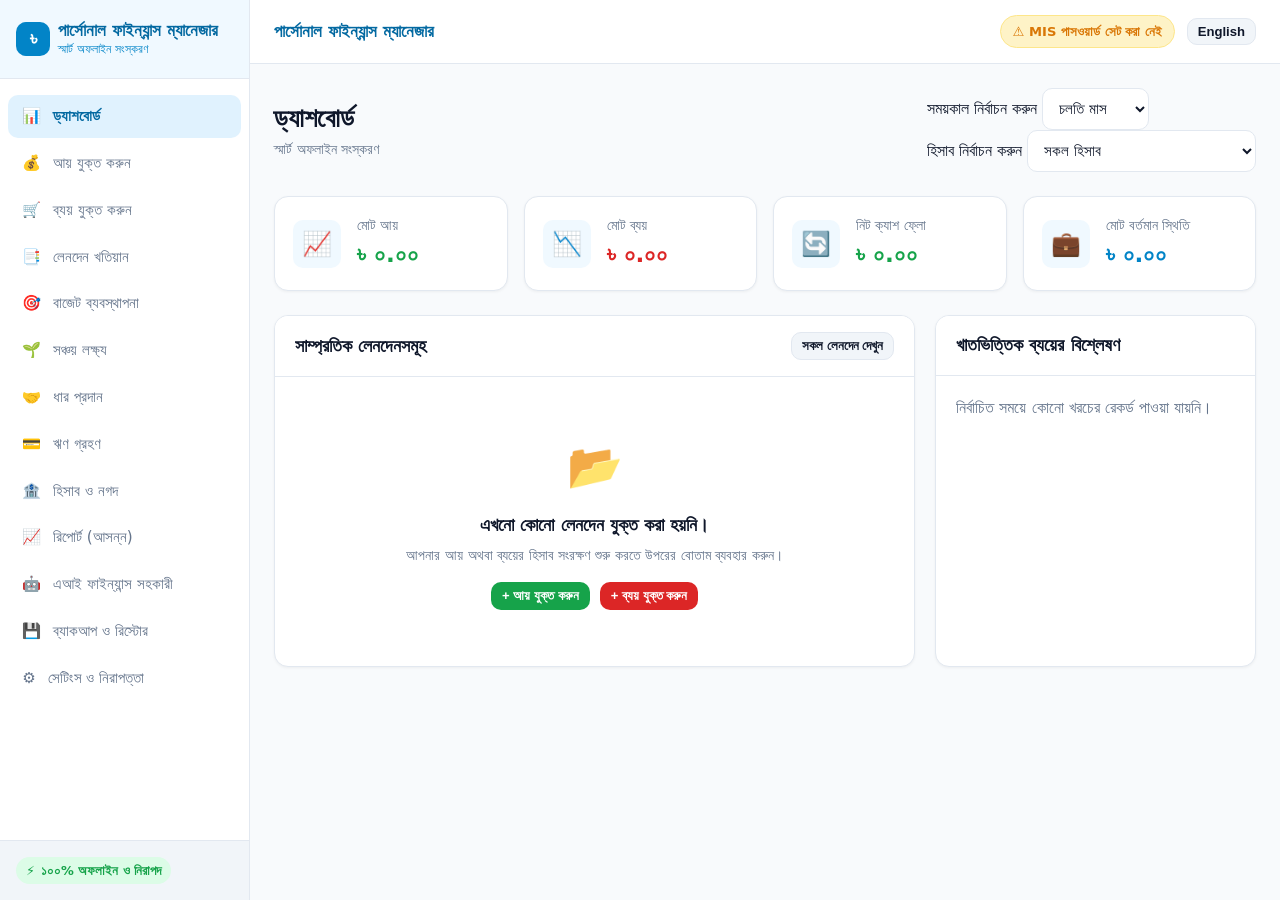
==== index.html @ 12dd4faf "Deploy complete Personal Finance Manager with css, js, and icons" ====
<!DOCTYPE html>
<html lang="bn">
<head>
  <meta charset="UTF-8">
  <meta name="viewport" content="width=device-width, initial-scale=1.0">
  <meta name="theme-color" content="#0284c7">
  <meta name="description" content="Personal Finance Manager — Smart Offline Edition. Secure, private, 100% offline financial tracking in Bengali & English.">
  <title>পার্সোনাল ফাইন্যান্স ম্যানেজার — স্মার্ট অফলাইন সংস্করণ</title>
  
  <link rel="manifest" href="./manifest.json">
  <link rel="icon" type="image/png" sizes="192x192" href="./icons/icon-192.png">
  <link rel="apple-touch-icon" href="./icons/icon-192.png">
  <meta name="mobile-web-app-capable" content="yes">
  <meta name="apple-mobile-web-app-status-bar-style" content="black-translucent">
  <meta name="apple-mobile-web-app-title" content="Finance Manager">
  <link rel="stylesheet" href="./css/style.css">
  <link rel="stylesheet" href="./css/mobile.css">
</head>
<body>
  <div class="app-container">
    <!-- Sidebar Navigation -->
    <aside class="app-sidebar">
      <div class="sidebar-header">
        <div class="brand-badge">
          <div class="brand-icon">৳</div>
          <div>
            <div class="brand-title" data-i18n="appName">পার্সোনাল ফাইন্যান্স</div>
            <div style="font-size: 0.75rem; color: var(--primary);" data-i18n="appSubtitle">স্মার্ট অফলাইন</div>
          </div>
        </div>
      </div>

      <nav class="sidebar-nav">
        <!-- Phase 1 Core Links -->
        <a href="#dashboard" class="nav-link active">
          <span>📊</span>
          <span data-i18n="navDashboard">ড্যাশবোর্ড</span>
        </a>
        <a href="#income" class="nav-link">
          <span>💰</span>
          <span data-i18n="navIncome">আয় যুক্ত করুন</span>
        </a>
        <a href="#expenses" class="nav-link">
          <span>🛒</span>
          <span data-i18n="navExpenses">ব্যয় যুক্ত করুন</span>
        </a>
        <a href="#transactions" class="nav-link">
          <span>📑</span>
          <span data-i18n="navTransactions">লেনদেন খতিয়ান</span>
        </a>

        <a href="#budgets" class="nav-link">
          <span>🎯</span>
          <span data-i18n="navBudgets">বাজেট ব্যবস্থাপনা</span>
        </a>
        <a href="#savings" class="nav-link">
          <span>🌱</span>
          <span data-i18n="navSavings">সঞ্চয় লক্ষ্য</span>
        </a>
        <a href="#lending" class="nav-link">
          <span>🤝</span>
          <span data-i18n="navLending">ধার প্রদান</span>
        </a>
        <a href="#borrowing" class="nav-link">
          <span>💳</span>
          <span data-i18n="navBorrowing">ঋণ গ্রহণ</span>
        </a>
        <a href="#accounts" class="nav-link">
          <span>🏦</span>
          <span data-i18n="navAccounts">হিসাব ও নগদ</span>
        </a>

        <a href="#reports" class="nav-link">
          <span>📈</span>
          <span data-i18n="navReports">রিপোর্ট ও চার্ট</span>
        </a>

        <a href="#assistant" class="nav-link">
          <span>🤖</span>
          <span data-i18n="navAssistant">এআই ফাইন্যান্স সহকারী</span>
        </a>

        <a href="#backup" class="nav-link">
          <span>💾</span>
          <span data-i18n="navBackup">ব্যাকআপ ও রিস্টোর</span>
        </a>
        <a href="#settings" class="nav-link">
          <span>⚙️</span>
          <span data-i18n="settingsTitle">সেটিংস ও নিরাপত্তা</span>
        </a>
      </nav>

      <div class="sidebar-footer">
        <div class="offline-pill">
          <span>⚡</span>
          <span data-i18n="offlineBadge">১০০% অফলাইন</span>
        </div>
      </div>
    </aside>

    <!-- Main Workspace -->
    <div class="app-main">
      <!-- Top Sticky Header -->
      <header class="app-header">
        <div class="header-left">
          <button type="button" class="mobile-toggle" id="mobile-menu-btn" aria-label="Toggle Navigation">☰</button>
          <div class="brand-title" data-i18n="appName">পার্সোনাল ফাইন্যান্স ম্যানেজার</div>
        </div>
        
        <div class="header-right">
          <!-- PWA Install Button (Shown dynamically via beforeinstallprompt) -->
          <button type="button" id="btn-pwa-install" class="btn btn-primary btn-sm" style="display: none; align-items: center; gap: 6px;" aria-label="Install App">
            <span>📲</span> <span data-i18n="btnInstallApp">ইনস্টল করুন</span>
          </button>

          <!-- MIS Security Status Badge (Clickable to setup) -->
          <span id="mis-status-badge" class="status-badge badge-inactive" title="MIS পাসওয়ার্ড কনফিগার করতে ক্লিক করুন">
            ⚠️ MIS পাসওয়ার্ড সেট করা নেই
          </span>

          <!-- Language Switcher Button -->
          <button type="button" id="btn-lang-toggle" class="btn btn-secondary btn-sm" aria-label="Switch Language">
            English
          </button>
        </div>
      </header>

      <!-- Dynamic View Container -->
      <main id="view-container" class="view-container">
        <!-- Rendered by Router -->
      </main>
    </div>
  </div>

  <!-- GLOBAL MIS MODULE PASSWORD VERIFICATION MODAL (Rule 5 & Section 17) -->
  <div id="mis-verify-modal" class="modal-overlay hidden" role="dialog" aria-modal="true">
    <div class="modal-card">
      <div class="modal-header">
        <h3 class="modal-title" style="color: var(--danger);">🔒 <span data-i18n="misModalTitle">MIS মডিউল নিরাপত্তা গেট</span></h3>
      </div>
      <div class="modal-body">
        <p id="mis-verify-desc" class="modal-notice" style="margin-bottom: 16px;"></p>
        
        <div class="form-group">
          <label for="mis-verify-password-input" class="form-label required" data-i18n="misPasswordLabel">MIS পাসওয়ার্ড প্রদান করুন</label>
          <input type="password" id="mis-verify-password-input" class="form-input" placeholder="••••••••" autocomplete="current-password">
        </div>

        <div id="mis-verify-error" class="alert alert-danger hidden"></div>
      </div>
      <div class="modal-footer">
        <button type="button" class="btn btn-secondary" id="mis-btn-cancel-delete" data-i18n="btnCancel">বাতিল</button>
        <button type="button" class="btn btn-danger" id="mis-btn-confirm-delete" data-i18n="misBtnVerifyDelete">পাসওয়ার্ড যাচাই করে মুছে ফেলুন</button>
      </div>
    </div>
  </div>

  <!-- GLOBAL MIS MODULE SETUP MODAL -->
  <div id="mis-setup-modal" class="modal-overlay hidden" role="dialog" aria-modal="true">
    <div class="modal-card">
      <div class="modal-header">
        <h3 class="modal-title">🛡️ <span data-i18n="misSetupTitle">MIS মডিউল পাসওয়ার্ড সেটআপ</span></h3>
        <button type="button" class="btn-close" id="mis-setup-close">&times;</button>
      </div>
      <form id="mis-setup-form">
        <div class="modal-body">
          <p class="modal-notice" style="margin-bottom: 16px;" data-i18n="misSetupNotice">
            যে কোনো আর্থিক তথ্য মোছার জন্য MIS পাসওয়ার্ড আবশ্যক। একটি নিরাপদ পাসওয়ার্ড নির্ধারণ করুন।
          </p>

          <div class="form-group" style="margin-bottom: 14px;">
            <label for="mis-setup-new-password" class="form-label required" data-i18n="misPasswordNew">নতুন MIS পাসওয়ার্ড (কমপক্ষে ৬ অক্ষর)</label>
            <input type="password" id="mis-setup-new-password" class="form-input" placeholder="••••••••" minlength="6" required autocomplete="new-password">
          </div>

          <div class="form-group">
            <label for="mis-setup-confirm-password" class="form-label required" data-i18n="misPasswordConfirm">পাসওয়ার্ড নিশ্চিত করুন</label>
            <input type="password" id="mis-setup-confirm-password" class="form-input" placeholder="••••••••" minlength="6" required autocomplete="new-password">
          </div>

          <div id="mis-setup-error" class="alert alert-danger hidden"></div>
        </div>
        <div class="modal-footer">
          <button type="button" class="btn btn-secondary" id="mis-setup-cancel" data-i18n="btnCancel">বাতিল</button>
          <button type="submit" class="btn btn-primary" id="mis-setup-save" data-i18n="misBtnSetup">MIS পাসওয়ার্ড সংরক্ষণ করুন</button>
        </div>
      </form>
    </div>
  </div>

  <!-- FILE PROTOCOL WARNING (CORS Detection) -->
  <div id="file-protocol-warning" style="display: none; position: fixed; top: 0; left: 0; right: 0; bottom: 0; background: rgba(0,0,0,0.7); z-index: 99999; align-items: center; justify-content: center; padding: 20px;">
    <div style="background: #ffffff; border: 2px solid #f59e0b; color: #92400e; padding: 28px; max-width: 580px; border-radius: 14px; font-family: system-ui, sans-serif; text-align: center; box-shadow: 0 10px 25px rgba(0,0,0,0.25);">
      <div style="font-size: 2.5rem; margin-bottom: 8px;">⚠️</div>
      <h3 style="margin-top: 0; font-size: 1.3rem; color: #b45309;">ব্রাউজার নিরাপত্তা নির্দেশনা (file:// Protocol)</h3>
      <p style="margin: 12px 0; font-size: 0.95rem; line-height: 1.6; color: #475569;">
        আধুনিক ব্রাউজারসমূহ নিরাপত্তার কারণে সরাসরি <code>file://</code> দিয়ে জাভাস্ক্রিপ্ট মডিউল লোড ব্লক করে।
      </p>
      <div style="background: #eff6ff; padding: 14px 18px; border-radius: 8px; border: 1px solid #bfdbfe; margin: 16px 0;">
        <p style="margin: 0; font-weight: 700; font-size: 1.1rem; color: #1e40af;">
          👉 ফোল্ডারে থাকা <span style="background: #dbeafe; padding: 2px 8px; border-radius: 4px;">start.bat</span> ফাইলে ডাবল-ক্লিক করুন!
        </p>
        <p style="margin: 6px 0 0; font-size: 0.85rem; color: #64748b;">
          (Double-click <strong>start.bat</strong> in this folder to launch the local offline server)
        </p>
      </div>
    </div>
  </div>
  <script>
    if (window.location.protocol === 'file:') {
      var w = document.getElementById('file-protocol-warning');
      if (w) w.style.display = 'flex';
    }
  </script>

  <!-- Main ES Module Script -->
  <script type="module" src="./js/app.js"></script>
</body>
</html>
---- css/style.css ----
/* Personal Finance Manager - Modern Light Blue & White Theme */
:root {
  --primary: #0284c7;
  --primary-hover: #0369a1;
  --primary-light: #e0f2fe;
  --primary-subtle: #f0f9ff;
  --accent: #38bdf8;
  
  --bg-main: #f8fafc;
  --bg-surface: #ffffff;
  --bg-subtle: #f1f5f9;
  
  --text-main: #0f172a;
  --text-muted: #64748b;
  --text-light: #94a3b8;
  
  --border: #e2e8f0;
  --border-focus: #38bdf8;
  
  --success: #16a34a;
  --success-bg: #dcfce7;
  --danger: #dc2626;
  --danger-bg: #fee2e2;
  --warning: #d97706;
  --warning-bg: #fef3c7;
  
  --radius-sm: 6px;
  --radius-md: 10px;
  --radius-lg: 14px;
  --shadow-sm: 0 1px 3px rgba(0,0,0,0.05);
  --shadow-md: 0 4px 6px -1px rgba(0,0,0,0.08), 0 2px 4px -2px rgba(0,0,0,0.05);
  --shadow-lg: 0 10px 15px -3px rgba(0,0,0,0.1), 0 4px 6px -4px rgba(0,0,0,0.05);
  
  --font-family: system-ui, -apple-system, "Segoe UI", Roboto, "Helvetica Neue", "SolaimanLipi", "Kalpurush", sans-serif;
}

* {
  box-sizing: border-box;
  margin: 0;
  padding: 0;
}

body {
  font-family: var(--font-family);
  background-color: var(--bg-main);
  color: var(--text-main);
  line-height: 1.5;
  -webkit-font-smoothing: antialiased;
}

/* App Shell Layout */
.app-container {
  display: flex;
  min-height: 100vh;
}

/* Sidebar */
.app-sidebar {
  width: 250px;
  background-color: var(--bg-surface);
  border-right: 1px solid var(--border);
  display: flex;
  flex-direction: column;
  position: sticky;
  top: 0;
  height: 100vh;
  z-index: 100;
  transition: transform 0.25s ease;
}

.sidebar-header {
  padding: 20px 16px;
  border-bottom: 1px solid var(--border);
  background-color: var(--primary-subtle);
}

.brand-badge {
  display: inline-flex;
  align-items: center;
  gap: 8px;
}

.brand-icon {
  width: 34px;
  height: 34px;
  background: var(--primary);
  color: white;
  border-radius: var(--radius-md);
  display: flex;
  align-items: center;
  justify-content: center;
  font-weight: bold;
  font-size: 1.2rem;
}

.brand-title {
  font-size: 1.05rem;
  font-weight: 700;
  color: var(--primary-hover);
  line-height: 1.2;
}

.sidebar-nav {
  padding: 16px 8px;
  flex: 1;
  overflow-y: auto;
}

.nav-link {
  display: flex;
  align-items: center;
  gap: 12px;
  padding: 10px 14px;
  color: var(--text-muted);
  text-decoration: none;
  border-radius: var(--radius-md);
  margin-bottom: 4px;
  font-weight: 500;
  font-size: 0.95rem;
  transition: all 0.15s ease;
}

.nav-link:hover {
  background-color: var(--primary-subtle);
  color: var(--primary);
}

.nav-link.active {
  background-color: var(--primary-light);
  color: var(--primary-hover);
  font-weight: 600;
}

.nav-link.disabled {
  opacity: 0.55;
  cursor: not-allowed;
  font-size: 0.85rem;
}

.sidebar-footer {
  padding: 16px;
  border-top: 1px solid var(--border);
  background-color: var(--bg-subtle);
}

.offline-pill {
  display: inline-flex;
  align-items: center;
  gap: 6px;
  font-size: 0.8rem;
  font-weight: 600;
  color: var(--success);
  background: var(--success-bg);
  padding: 4px 10px;
  border-radius: 20px;
}

/* Main Content Area */
.app-main {
  flex: 1;
  display: flex;
  flex-direction: column;
  min-width: 0;
}

/* Top Navbar */
.app-header {
  height: 64px;
  background-color: var(--bg-surface);
  border-bottom: 1px solid var(--border);
  display: flex;
  align-items: center;
  justify-content: space-between;
  padding: 0 24px;
  position: sticky;
  top: 0;
  z-index: 90;
}

.header-left {
  display: flex;
  align-items: center;
  gap: 12px;
}

.mobile-toggle {
  display: none;
  background: none;
  border: none;
  font-size: 1.5rem;
  cursor: pointer;
  color: var(--text-main);
}

.header-right {
  display: flex;
  align-items: center;
  gap: 12px;
}

.status-badge {
  font-size: 0.82rem;
  padding: 6px 12px;
  border-radius: 20px;
  font-weight: 600;
  cursor: pointer;
  display: inline-flex;
  align-items: center;
  transition: opacity 0.2s;
}

.status-badge:hover {
  opacity: 0.85;
}

.badge-active {
  background-color: var(--success-bg);
  color: var(--success);
  border: 1px solid #bbf7d0;
}

.badge-inactive {
  background-color: var(--warning-bg);
  color: var(--warning);
  border: 1px solid #fde68a;
}

/* Content Container */
.view-container {
  padding: 24px;
  flex: 1;
  max-width: 1200px;
  margin: 0 auto;
  width: 100%;
}

.view-header {
  display: flex;
  align-items: center;
  justify-content: space-between;
  margin-bottom: 24px;
  flex-wrap: wrap;
  gap: 16px;
}

.view-title {
  font-size: 1.6rem;
  font-weight: 700;
  color: var(--text-main);
}

.view-subtitle {
  font-size: 0.9rem;
  color: var(--text-muted);
  margin-top: 2px;
}

/* KPI Summary Cards Grid */
.kpi-grid {
  display: grid;
  grid-template-columns: repeat(auto-fit, minmax(220px, 1fr));
  gap: 16px;
  margin-bottom: 24px;
}

.kpi-card {
  background: var(--bg-surface);
  border: 1px solid var(--border);
  border-radius: var(--radius-lg);
  padding: 18px;
  display: flex;
  align-items: center;
  gap: 16px;
  box-shadow: var(--shadow-sm);
  transition: transform 0.15s ease, box-shadow 0.15s ease;
}

.kpi-card:hover {
  transform: translateY(-2px);
  box-shadow: var(--shadow-md);
}

.kpi-icon {
  width: 48px;
  height: 48px;
  border-radius: var(--radius-md);
  display: flex;
  align-items: center;
  justify-content: center;
  font-size: 1.5rem;
  background: var(--primary-subtle);
}

.kpi-content {
  display: flex;
  flex-direction: column;
}

.kpi-label {
  font-size: 0.85rem;
  font-weight: 500;
  color: var(--text-muted);
}

.kpi-value {
  font-size: 1.45rem;
  font-weight: 700;
  margin-top: 2px;
}

/* Dashboard 2-column Grid */
.dashboard-grid {
  display: grid;
  grid-template-columns: 2fr 1fr;
  gap: 20px;
}

/* Cards */
.card {
  background: var(--bg-surface);
  border: 1px solid var(--border);
  border-radius: var(--radius-lg);
  box-shadow: var(--shadow-sm);
  overflow: hidden;
}

.card-header {
  padding: 16px 20px;
  border-bottom: 1px solid var(--border);
  background: #ffffff;
}

.card-title {
  font-size: 1.1rem;
  font-weight: 600;
  color: var(--text-main);
}

.card-body {
  padding: 20px;
}

/* Tables */
.table-responsive {
  overflow-x: auto;
}

.data-table {
  width: 100%;
  border-collapse: collapse;
  text-align: left;
  font-size: 0.92rem;
}

.data-table th {
  padding: 12px 14px;
  background-color: var(--bg-subtle);
  color: var(--text-muted);
  font-weight: 600;
  border-bottom: 1px solid var(--border);
  white-space: nowrap;
}

.data-table td {
  padding: 12px 14px;
  border-bottom: 1px solid var(--border);
  vertical-align: middle;
}

.data-table tbody tr:hover {
  background-color: var(--primary-subtle);
}

.text-right { text-align: right; }
.text-center { text-align: center; }
.font-bold { font-weight: 600; }

.text-success { color: var(--success); }
.text-danger { color: var(--danger); }
.text-primary { color: var(--primary); }
.text-muted { color: var(--text-muted); }

/* Badges */
.badge {
  display: inline-block;
  padding: 3px 8px;
  border-radius: var(--radius-sm);
  font-size: 0.78rem;
  font-weight: 600;
  white-space: nowrap;
}

.badge-income {
  background-color: var(--success-bg);
  color: var(--success);
}

.badge-expense {
  background-color: var(--danger-bg);
  color: var(--danger);
}

.code-badge {
  background: var(--bg-subtle);
  padding: 2px 6px;
  border-radius: var(--radius-sm);
  font-family: monospace;
  font-size: 0.85rem;
}

/* Buttons */
.btn {
  display: inline-flex;
  align-items: center;
  justify-content: center;
  gap: 6px;
  padding: 8px 16px;
  font-size: 0.9rem;
  font-weight: 600;
  border-radius: var(--radius-md);
  border: 1px solid transparent;
  cursor: pointer;
  transition: all 0.15s ease;
}

.btn:disabled {
  opacity: 0.6;
  cursor: not-allowed;
}

.btn-primary {
  background-color: var(--primary);
  color: white;
}
.btn-primary:hover:not(:disabled) {
  background-color: var(--primary-hover);
}

.btn-secondary {
  background-color: var(--bg-subtle);
  color: var(--text-main);
  border-color: var(--border);
}
.btn-secondary:hover:not(:disabled) {
  background-color: #e2e8f0;
}

.btn-success {
  background-color: var(--success);
  color: white;
}
.btn-success:hover:not(:disabled) {
  background-color: #15803d;
}

.btn-danger {
  background-color: var(--danger);
  color: white;
}
.btn-danger:hover:not(:disabled) {
  background-color: #b91c1c;
}

.btn-outline {
  background: transparent;
  border-color: var(--border);
  color: var(--text-main);
}
.btn-outline:hover:not(:disabled) {
  background-color: var(--bg-subtle);
}

.btn-danger-outline {
  background: transparent;
  border-color: #fca5a5;
  color: var(--danger);
}
.btn-danger-outline:hover:not(:disabled) {
  background-color: var(--danger-bg);
}

.btn-sm {
  padding: 5px 10px;
  font-size: 0.82rem;
}

.btn-xs {
  padding: 3px 8px;
  font-size: 0.78rem;
}

.btn-lg {
  padding: 12px 24px;
  font-size: 1rem;
}

/* Forms */
.form-card-container {
  max-width: 680px;
  margin: 0 auto;
}

.form-grid {
  display: grid;
  grid-template-columns: 1fr 1fr;
  gap: 16px;
}

.form-group {
  display: flex;
  flex-direction: column;
  gap: 6px;
}

.form-group.full-width {
  grid-column: 1 / -1;
}

.form-label {
  font-size: 0.88rem;
  font-weight: 600;
  color: var(--text-main);
}

.form-label.required::after {
  content: ' *';
  color: var(--danger);
}

.form-input, .form-select, .form-textarea {
  padding: 10px 12px;
  border: 1px solid var(--border);
  border-radius: var(--radius-md);
  font-family: inherit;
  font-size: 0.95rem;
  background-color: #ffffff;
  color: var(--text-main);
  outline: none;
  transition: border-color 0.15s, box-shadow 0.15s;
}

.form-input:focus, .form-select:focus, .form-textarea:focus {
  border-color: var(--border-focus);
  box-shadow: 0 0 0 3px rgba(56, 189, 248, 0.2);
}

.input-with-addon {
  display: flex;
  align-items: center;
}

.input-addon {
  background: var(--bg-subtle);
  border: 1px solid var(--border);
  border-right: none;
  padding: 10px 14px;
  border-radius: var(--radius-md) 0 0 var(--radius-md);
  font-weight: bold;
  color: var(--text-muted);
}

.input-with-addon .form-input {
  border-radius: 0 var(--radius-md) var(--radius-md) 0;
  flex: 1;
}

.form-actions {
  margin-top: 24px;
  display: flex;
  justify-content: flex-end;
}

/* Modals */
.modal-overlay {
  position: fixed;
  inset: 0;
  background-color: rgba(15, 23, 42, 0.5);
  backdrop-filter: blur(2px);
  display: flex;
  align-items: center;
  justify-content: center;
  z-index: 1000;
  padding: 16px;
}

.modal-overlay.hidden {
  display: none !important;
}

.modal-card {
  background: #ffffff;
  border-radius: var(--radius-lg);
  box-shadow: var(--shadow-lg);
  width: 100%;
  max-width: 520px;
  max-height: 90vh;
  display: flex;
  flex-direction: column;
  overflow: hidden;
  animation: modalFadeIn 0.2s ease-out;
}

.modal-card.modal-lg {
  max-width: 680px;
}

@keyframes modalFadeIn {
  from { opacity: 0; transform: scale(0.96); }
  to { opacity: 1; transform: scale(1); }
}

.modal-header {
  padding: 16px 20px;
  border-bottom: 1px solid var(--border);
  display: flex;
  align-items: center;
  justify-content: space-between;
}

.modal-title {
  font-size: 1.15rem;
  font-weight: 700;
  color: var(--text-main);
}

.btn-close {
  background: none;
  border: none;
  font-size: 1.5rem;
  line-height: 1;
  color: var(--text-muted);
  cursor: pointer;
}

.modal-body {
  padding: 20px;
  overflow-y: auto;
}

.modal-footer {
  padding: 16px 20px;
  border-top: 1px solid var(--border);
  display: flex;
  justify-content: flex-end;
  gap: 10px;
  background: var(--bg-main);
}

.summary-preview-list {
  background: var(--primary-subtle);
  border: 1px solid #bae6fd;
  border-radius: var(--radius-md);
  padding: 16px;
  display: flex;
  flex-direction: column;
  gap: 10px;
}

.preview-row {
  display: flex;
  justify-content: space-between;
  align-items: center;
  font-size: 0.92rem;
}

.preview-label {
  color: var(--text-muted);
}

/* Category Breakdown progress bars */
.breakdown-list {
  display: flex;
  flex-direction: column;
  gap: 14px;
}

.breakdown-item {
  display: flex;
  flex-direction: column;
  gap: 6px;
}

.breakdown-name {
  font-size: 0.9rem;
  font-weight: 500;
}

.breakdown-amounts {
  font-size: 0.88rem;
}

.progress-bar-bg {
  width: 100%;
  height: 8px;
  background-color: var(--bg-subtle);
  border-radius: 4px;
  overflow: hidden;
}

.progress-bar-fill {
  height: 100%;
  background: var(--primary);
  border-radius: 4px;
  transition: width 0.3s ease;
}

/* Empty States */
.empty-state {
  text-align: center;
  padding: 36px 20px;
}

.empty-icon {
  font-size: 2.8rem;
  margin-bottom: 12px;
}

.empty-title {
  font-size: 1.1rem;
  font-weight: 600;
  margin-bottom: 6px;
}

.empty-desc {
  font-size: 0.9rem;
  color: var(--text-muted);
  max-width: 380px;
  margin: 0 auto 16px;
}

.empty-actions {
  display: flex;
  justify-content: center;
  gap: 10px;
}

/* Alerts */
.alert {
  padding: 12px 16px;
  border-radius: var(--radius-md);
  font-size: 0.9rem;
  margin-top: 14px;
}

.alert-danger {
  background-color: var(--danger-bg);
  color: #991b1b;
  border: 1px solid #fecaca;
}

.hidden {
  display: none !important;
}

.flex-between {
  display: flex;
  align-items: center;
  justify-content: space-between;
}

/* Toolbar */
.toolbar-card {
  margin-bottom: 16px;
  padding: 12px 16px;
}

.toolbar-grid {
  display: grid;
  grid-template-columns: 2fr 1fr 1fr 1fr 1fr;
  gap: 12px;
}
---- css/mobile.css ----
/* Mobile & Tablet Responsive Optimizations */

@media (max-width: 900px) {
  .dashboard-grid {
    grid-template-columns: 1fr;
  }
  
  .toolbar-grid {
    grid-template-columns: 1fr 1fr;
  }

  .search-box {
    grid-column: 1 / -1;
  }
}

@media (max-width: 768px) {
  .mobile-toggle {
    display: block;
  }

  .app-sidebar {
    position: fixed;
    left: 0;
    top: 0;
    bottom: 0;
    transform: translateX(-100%);
    box-shadow: var(--shadow-lg);
  }

  .app-sidebar.open {
    transform: translateX(0);
  }

  .view-container {
    padding: 16px;
  }

  .view-header {
    flex-direction: column;
    align-items: flex-start;
  }

  .filters-bar {
    width: 100%;
    display: flex;
    gap: 10px;
  }

  .filters-bar .filter-group {
    flex: 1;
  }

  .kpi-grid {
    grid-template-columns: 1fr 1fr;
    gap: 12px;
  }

  .kpi-card {
    padding: 14px;
    gap: 10px;
  }

  .kpi-icon {
    width: 38px;
    height: 38px;
    font-size: 1.2rem;
  }

  .kpi-value {
    font-size: 1.15rem;
  }

  .form-grid {
    grid-template-columns: 1fr;
  }

  .toolbar-grid {
    grid-template-columns: 1fr;
  }

  .header-actions {
    width: 100%;
    display: flex;
    gap: 8px;
  }

  .header-actions .btn {
    flex: 1;
  }

  .action-buttons {
    display: flex;
    gap: 4px;
    justify-content: center;
  }
}

@media (max-width: 480px) {
  .kpi-grid {
    grid-template-columns: 1fr;
  }

  .app-header {
    padding: 0 12px;
  }

  .brand-title {
    font-size: 0.95rem;
  }

  .status-badge {
    font-size: 0.75rem;
    padding: 4px 8px;
  }
}
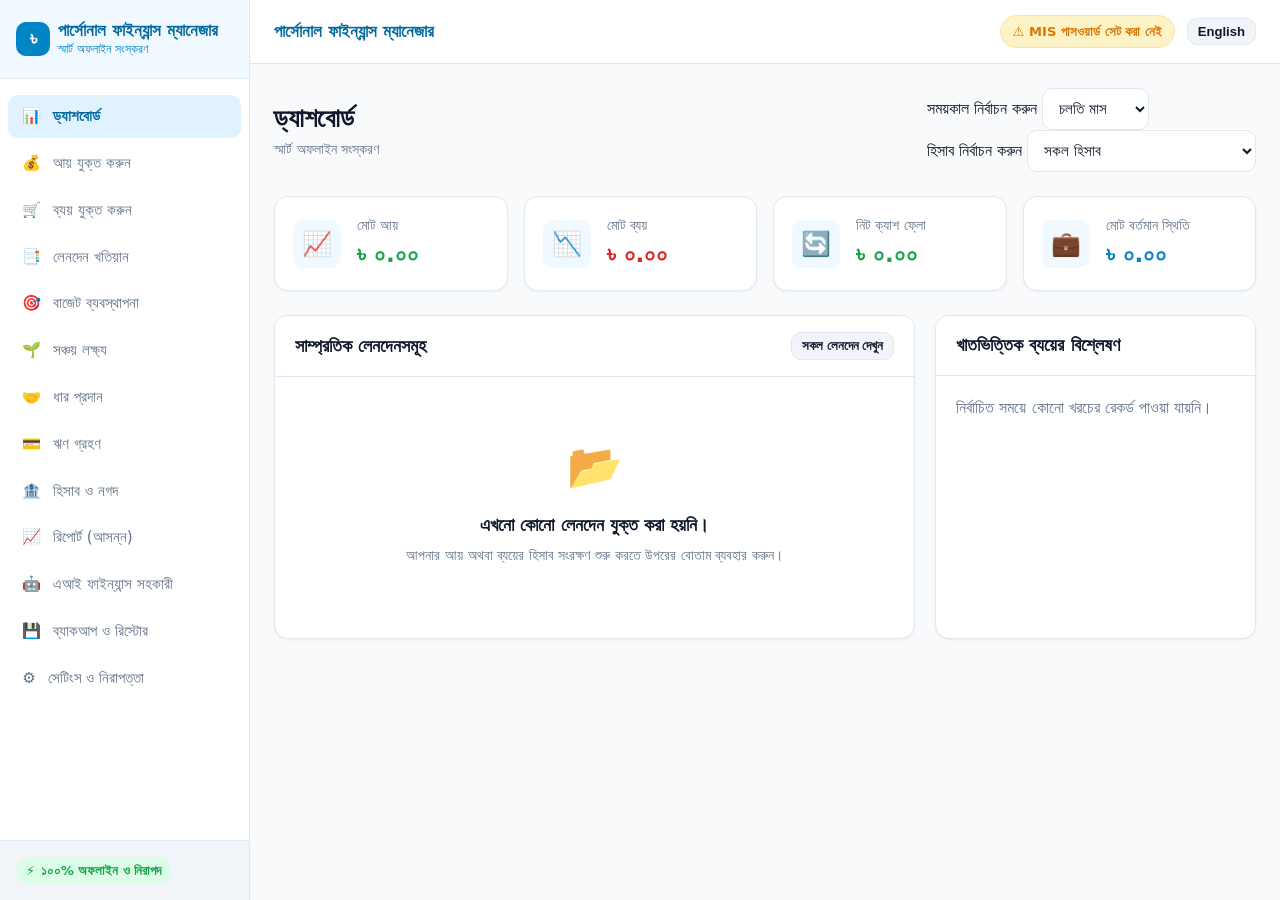
==== commit 4b3f7065: "Pixel-perfect mobile UI matching user reference photo: light fintech theme, circular progress ring, " ====
--- a/index.html
+++ b/index.html
@@ -129,6 +129,63 @@
       <main id="view-container" class="view-container">
         <!-- Rendered by Router -->
       </main>
+
+      <!-- Mobile Floating Action Button (FAB) -->
+      <button type="button" id="mobile-fab" class="mobile-fab" aria-label="Add Transaction" title="নতুন লেনদেন যুক্ত করুন">
+        <span class="fab-icon">➕</span>
+      </button>
+
+      <!-- Mobile Fixed Bottom Navigation (Rule: Only displays on screens <= 768px) -->
+      <nav class="mobile-bottom-nav" id="mobile-bottom-nav" aria-label="Mobile Navigation">
+        <a href="#dashboard" class="bnav-item active" data-bnav="dashboard">
+          <span class="bnav-icon">🏠</span>
+          <span class="bnav-label" data-i18n="bnavHome">হোম</span>
+        </a>
+        <a href="#transactions" class="bnav-item" data-bnav="transactions">
+          <span class="bnav-icon">🗂️</span>
+          <span class="bnav-label" data-i18n="bnavAccounts">হিসাব</span>
+        </a>
+        <a href="#borrowing" class="bnav-item" data-bnav="borrowing">
+          <span class="bnav-icon">👥</span>
+          <span class="bnav-label" data-i18n="bnavLoans">ঋণ</span>
+        </a>
+        <a href="#savings" class="bnav-item" data-bnav="savings">
+          <span class="bnav-icon">🎯</span>
+          <span class="bnav-label" data-i18n="bnavSavings">সঞ্চয়</span>
+        </a>
+        <a href="#reports" class="bnav-item" data-bnav="reports">
+          <span class="bnav-icon">📊</span>
+          <span class="bnav-label" data-i18n="bnavReports">পরিসংখ্যান</span>
+        </a>
+      </nav>
+    </div>
+  </div>
+
+  <!-- Mobile Quick Action Sheet / Modal -->
+  <div id="mobile-quick-add-modal" class="modal-overlay hidden" role="dialog" aria-modal="true">
+    <div class="quick-action-sheet">
+      <div class="quick-sheet-handle"></div>
+      <div class="modal-header" style="padding-bottom: 8px;">
+        <h3 class="modal-title" data-i18n="quickActionTitle">দ্রুত নতুন এন্ট্রি যোগ করুন</h3>
+        <button type="button" class="modal-close" id="quick-action-close" aria-label="Close">&times;</button>
+      </div>
+      <div class="quick-action-grid">
+        <button type="button" class="quick-action-btn btn-qa-expense" id="qa-btn-expense">
+          <span class="qa-btn-icon">🛒</span>
+          <span class="qa-btn-title" data-i18n="qaAddExpense">নতুন ব্যয়</span>
+          <span class="qa-btn-desc">দৈনন্দিন খরচ যোগ করুন</span>
+        </button>
+        <button type="button" class="quick-action-btn btn-qa-income" id="qa-btn-income">
+          <span class="qa-btn-icon">💰</span>
+          <span class="qa-btn-title" data-i18n="qaAddIncome">নতুন আয়</span>
+          <span class="qa-btn-desc">বেতন বা প্রাপ্তি যোগ করুন</span>
+        </button>
+        <button type="button" class="quick-action-btn btn-qa-transfer" id="qa-btn-transfer">
+          <span class="qa-btn-icon">🔄</span>
+          <span class="qa-btn-title" data-i18n="qaTransfer">ট্রান্সফার</span>
+          <span class="qa-btn-desc">হিসাবে স্থানান্তর করুন</span>
+        </button>
+      </div>
     </div>
   </div>
 
--- a/css/mobile.css
+++ b/css/mobile.css
@@ -1,6 +1,40 @@
 /* Mobile & Tablet Responsive Optimizations */
-
-@media (max-width: 900px) {
+/* Personal Finance Manager — Smart Offline Edition */
+/* Pixel-Perfect Alignment with Reference Mobile UI */
+
+/* ==========================================================================
+   1. DESKTOP VIEW GUARD (Screens > 768px)
+   Ensure 100% desktop fidelity; hide mobile-only components completely
+   ========================================================================== */
+@media (min-width: 769px) {
+  .mobile-app-header,
+  .mobile-wallet-card,
+  .mobile-accounts-grid,
+  .mobile-toggle-wrapper,
+  .mobile-section-header,
+  .mobile-tx-list-container,
+  .mobile-fab,
+  .mobile-bottom-nav,
+  #mobile-quick-add-modal,
+  .mobile-only {
+    display: none !important;
+  }
+
+  .desktop-kpi-grid {
+    display: grid !important;
+  }
+
+  .desktop-only-grid {
+    display: grid !important;
+  }
+
+  .desktop-only-table {
+    display: block !important;
+  }
+}
+
+/* Tablet adjustments (769px to 900px) */
+@media (max-width: 900px) and (min-width: 769px) {
   .dashboard-grid {
     grid-template-columns: 1fr;
   }
@@ -14,7 +48,20 @@
   }
 }
 
+/* ==========================================================================
+   2. MOBILE VIEW (Screens <= 768px)
+   Matches Reference Image Pixel-for-Pixel: Premium Fintech App UI
+   ========================================================================== */
 @media (max-width: 768px) {
+  /* Hide Desktop Elements on Mobile */
+  .view-header,
+  .desktop-kpi-grid,
+  .desktop-only-grid,
+  .desktop-only-table {
+    display: none !important;
+  }
+
+  /* Layout & Navigation */
   .mobile-toggle {
     display: block;
   }
@@ -26,49 +73,632 @@
     bottom: 0;
     transform: translateX(-100%);
     box-shadow: var(--shadow-lg);
+    z-index: 1000;
   }
 
   .app-sidebar.open {
     transform: translateX(0);
   }
 
+  .app-header {
+    padding: 0 14px;
+    height: 52px;
+  }
+
+  .brand-title {
+    font-size: 0.95rem;
+  }
+
+  .status-badge {
+    font-size: 0.72rem;
+    padding: 3px 6px;
+  }
+
+  /* Main Viewport Container with Bottom Nav clearance */
   .view-container {
-    padding: 16px;
-  }
-
-  .view-header {
+    padding: 10px 14px 105px 14px !important;
+    max-width: 100vw;
+    overflow-x: hidden;
+    background-color: var(--bg-main);
+  }
+
+  /* ==========================================================================
+     3. MOBILE APP HEADER (Greeting & Profile Avatar)
+     ========================================================================== */
+  .mobile-app-header {
+    display: flex;
+    justify-content: space-between;
+    align-items: center;
+    padding: 10px 2px 14px 2px;
+    background: transparent;
+  }
+
+  .mobile-greeting-block {
+    display: flex;
     flex-direction: column;
-    align-items: flex-start;
-  }
-
-  .filters-bar {
+  }
+
+  .mobile-greeting-sub {
+    font-size: 0.85rem;
+    color: #64748b;
+    font-weight: 500;
+    line-height: 1.2;
+  }
+
+  .mobile-greeting-name {
+    font-size: 1.45rem;
+    font-weight: 800;
+    color: #0f172a;
+    line-height: 1.2;
+    margin-top: 2px;
+    cursor: pointer;
+  }
+
+  .mobile-header-right {
+    display: flex;
+    align-items: center;
+    gap: 12px;
+  }
+
+  .mobile-bell-btn {
+    width: 38px;
+    height: 38px;
+    border-radius: 50%;
+    background: #ffffff;
+    border: 1px solid #f1f5f9;
+    display: flex;
+    align-items: center;
+    justify-content: center;
+    font-size: 1.15rem;
+    color: #0f172a;
+    cursor: pointer;
+    box-shadow: 0 2px 6px rgba(0, 0, 0, 0.03);
+  }
+
+  .mobile-avatar-circle {
+    width: 40px;
+    height: 40px;
+    border-radius: 50%;
+    overflow: hidden;
+    border: 2px solid #ffffff;
+    box-shadow: 0 2px 8px rgba(0, 0, 0, 0.08);
+    cursor: pointer;
+    display: flex;
+    align-items: center;
+    justify-content: center;
+    background: #0284c7;
+  }
+
+  .avatar-svg {
+    display: block;
     width: 100%;
-    display: flex;
+    height: 100%;
+  }
+
+  /* ==========================================================================
+     4. MAIN WALLET SUMMARY CARD (Fintech Light Gradient & Real Progress Ring)
+     ========================================================================== */
+  .mobile-wallet-card {
+    background: linear-gradient(135deg, #f0f7ff 0%, #ffffff 100%);
+    border: 1px solid #e0f2fe;
+    border-radius: 24px;
+    padding: 20px;
+    margin-bottom: 18px;
+    box-shadow: 0 4px 18px rgba(2, 132, 199, 0.05);
+    position: relative;
+  }
+
+  .wallet-header {
+    display: flex;
+    justify-content: space-between;
+    align-items: center;
+    margin-bottom: 8px;
+  }
+
+  .wallet-sublabel {
+    font-size: 0.95rem;
+    color: #334155;
+    font-weight: 700;
+  }
+
+  .wallet-amount-row {
+    display: flex;
+    justify-content: space-between;
+    align-items: center;
+    gap: 12px;
+  }
+
+  .wallet-balance-val {
+    font-size: 2.15rem;
+    font-weight: 900;
+    color: #0f172a;
+    line-height: 1.1;
+    letter-spacing: -0.5px;
+    word-break: break-all;
+  }
+
+  /* Income & Expense Dual Pills below amount */
+  .wallet-pills-row {
+    display: flex;
+    align-items: center;
     gap: 10px;
-  }
-
-  .filters-bar .filter-group {
-    flex: 1;
-  }
-
-  .kpi-grid {
+    margin-top: 12px;
+  }
+
+  .wallet-badge-pill {
+    display: inline-flex;
+    align-items: center;
+    gap: 5px;
+    padding: 3px 9px;
+    border-radius: 18px;
+    font-size: 0.82rem;
+    font-weight: 700;
+  }
+
+  .wallet-badge-income {
+    background: #ecfdf5;
+    color: #16a34a;
+  }
+
+  .wallet-badge-income .badge-circle {
+    width: 17px;
+    height: 17px;
+    border-radius: 50%;
+    background: #16a34a;
+    color: #ffffff;
+    display: inline-flex;
+    align-items: center;
+    justify-content: center;
+    font-size: 0.68rem;
+    font-weight: 800;
+  }
+
+  .wallet-badge-expense {
+    background: #fef2f2;
+    color: #dc2626;
+  }
+
+  .wallet-badge-expense .badge-circle {
+    width: 17px;
+    height: 17px;
+    border-radius: 50%;
+    background: #dc2626;
+    color: #ffffff;
+    display: inline-flex;
+    align-items: center;
+    justify-content: center;
+    font-size: 0.68rem;
+    font-weight: 800;
+  }
+
+  /* Circular Progress Ring matching the image */
+  .wallet-circular-ring {
+    width: 82px;
+    height: 82px;
+    position: relative;
+    flex-shrink: 0;
+  }
+
+  .wallet-circular-ring svg {
+    transform: rotate(-90deg);
+    width: 100%;
+    height: 100%;
+  }
+
+  .ring-bg {
+    fill: none;
+    stroke: #e0f2fe;
+    stroke-width: 6;
+  }
+
+  .ring-fg {
+    fill: none;
+    stroke: #0284c7;
+    stroke-width: 6;
+    stroke-linecap: round;
+    transition: stroke-dashoffset 0.6s ease;
+  }
+
+  .ring-label-wrap {
+    position: absolute;
+    top: 50%;
+    left: 50%;
+    transform: translate(-50%, -50%);
+    display: flex;
+    flex-direction: column;
+    align-items: center;
+    justify-content: center;
+    text-align: center;
+    width: 100%;
+  }
+
+  .ring-subtext {
+    font-size: 0.65rem;
+    color: #64748b;
+    font-weight: 600;
+    line-height: 1;
+    margin-bottom: 2px;
+  }
+
+  .ring-pct-text {
+    font-size: 1.15rem;
+    font-weight: 900;
+    color: #0f172a;
+    line-height: 1;
+  }
+
+  /* ==========================================================================
+     5. ACCOUNT CARDS (2-Column Grid matching EBL & Bkash)
+     ========================================================================== */
+  .mobile-accounts-grid {
+    display: grid;
     grid-template-columns: 1fr 1fr;
     gap: 12px;
-  }
-
-  .kpi-card {
-    padding: 14px;
+    margin-bottom: 18px;
+  }
+
+  .mobile-account-card {
+    background: #ffffff;
+    border: 1px solid #f1f5f9;
+    border-radius: 18px;
+    padding: 13px 15px;
+    box-shadow: 0 2px 8px rgba(0, 0, 0, 0.02);
+    display: flex;
+    align-items: center;
     gap: 10px;
-  }
-
-  .kpi-icon {
+    cursor: pointer;
+    transition: transform 0.15s, box-shadow 0.15s;
+    text-decoration: none;
+  }
+
+  .mobile-account-card:active {
+    transform: scale(0.98);
+  }
+
+  .account-card-icon {
+    width: 36px;
+    height: 36px;
+    border-radius: 12px;
+    display: flex;
+    align-items: center;
+    justify-content: center;
+    font-size: 1.25rem;
+    flex-shrink: 0;
+  }
+
+  .icon-bank {
+    background: #eff6ff;
+    color: #0284c7;
+  }
+
+  .icon-bkash {
+    background: #fdf2f8;
+    color: #db2777;
+  }
+
+  .icon-cash {
+    background: #f0fdf4;
+    color: #16a34a;
+  }
+
+  .account-card-info {
+    min-width: 0;
+  }
+
+  .account-card-name {
+    font-size: 0.8rem;
+    font-weight: 600;
+    color: #64748b;
+    display: block;
+    white-space: nowrap;
+    overflow: hidden;
+    text-overflow: ellipsis;
+  }
+
+  .account-card-val {
+    font-size: 1rem;
+    font-weight: 800;
+    color: #0f172a;
+    display: block;
+    margin-top: 1px;
+    line-height: 1.2;
+  }
+
+  /* ==========================================================================
+     6. SEGMENTED TOGGLE TABS (Matching 'আয়' & 'ব্যয়')
+     ========================================================================== */
+  .mobile-toggle-wrapper {
+    background: #f1f5f9;
+    border-radius: 16px;
+    padding: 4px;
+    display: flex;
+    gap: 4px;
+    margin-bottom: 20px;
+  }
+
+  .toggle-tab-btn {
+    flex: 1;
+    padding: 12px 16px;
+    border: none;
+    border-radius: 12px;
+    background: transparent;
+    font-size: 1.05rem;
+    font-weight: 700;
+    color: #64748b;
+    cursor: pointer;
+    transition: all 0.2s ease;
+    text-align: center;
+    -webkit-tap-highlight-color: transparent;
+  }
+
+  .toggle-tab-btn.active.tab-expense {
+    background: #ffffff;
+    color: #ef4444;
+    box-shadow: 0 2px 8px rgba(0, 0, 0, 0.05);
+    border-top: 2px solid #ef4444;
+  }
+
+  .toggle-tab-btn.active.tab-income {
+    background: #ffffff;
+    color: #16a34a;
+    box-shadow: 0 2px 8px rgba(0, 0, 0, 0.05);
+    border-top: 2px solid #16a34a;
+  }
+
+  /* ==========================================================================
+     7. RECENT TRANSACTIONS HEADER & LIST (Matching Cards in Image)
+     ========================================================================== */
+  .mobile-section-header {
+    display: flex;
+    justify-content: space-between;
+    align-items: center;
+    margin-bottom: 12px;
+    padding: 0 4px;
+  }
+
+  .mobile-section-title {
+    font-size: 1.15rem;
+    font-weight: 800;
+    color: #0f172a;
+  }
+
+  .mobile-view-all-link {
+    font-size: 0.95rem;
+    font-weight: 700;
+    color: #0284c7;
+    text-decoration: none;
+    cursor: pointer;
+  }
+
+  .mobile-tx-list-container {
+    display: flex;
+    flex-direction: column;
+    gap: 10px;
+  }
+
+  .mobile-tx-item {
+    background: #ffffff;
+    border: 1px solid #f1f5f9;
+    border-radius: 18px;
+    padding: 14px 16px;
+    box-shadow: 0 1px 4px rgba(0, 0, 0, 0.02);
+    display: flex;
+    align-items: center;
+    justify-content: space-between;
+    cursor: pointer;
+    transition: background-color 0.15s;
+    -webkit-tap-highlight-color: transparent;
+  }
+
+  .mobile-tx-item:active {
+    background-color: #f8fafc;
+  }
+
+  .mobile-tx-left {
+    display: flex;
+    align-items: center;
+    gap: 14px;
+    min-width: 0;
+  }
+
+  .mobile-tx-icon-badge {
+    width: 44px;
+    height: 44px;
+    border-radius: 14px;
+    display: flex;
+    align-items: center;
+    justify-content: center;
+    font-size: 1.35rem;
+    flex-shrink: 0;
+  }
+
+  .mobile-tx-details {
+    min-width: 0;
+  }
+
+  .mobile-tx-title {
+    font-size: 0.98rem;
+    font-weight: 700;
+    color: #0f172a;
+    display: block;
+    white-space: nowrap;
+    overflow: hidden;
+    text-overflow: ellipsis;
+  }
+
+  .mobile-tx-sub {
+    font-size: 0.78rem;
+    color: #64748b;
+    display: block;
+    margin-top: 2px;
+  }
+
+  .mobile-tx-amount {
+    font-size: 1.1rem;
+    font-weight: 800;
+    color: #0f172a;
+    white-space: nowrap;
+  }
+
+  /* ==========================================================================
+     8. FLOATING ACTION BUTTON (FAB) & BOTTOM NAVIGATION
+     ========================================================================== */
+  .mobile-fab {
+    position: fixed;
+    right: 20px;
+    bottom: 84px;
+    left: auto;
+    transform: none;
+    width: 52px;
+    height: 52px;
+    border-radius: 50%;
+    background: #0284c7;
+    color: #ffffff;
+    border: none;
+    box-shadow: 0 4px 16px rgba(2, 132, 199, 0.45);
+    display: flex;
+    align-items: center;
+    justify-content: center;
+    font-size: 1.6rem;
+    cursor: pointer;
+    z-index: 990;
+    transition: transform 0.15s ease, box-shadow 0.15s ease;
+    -webkit-tap-highlight-color: transparent;
+  }
+
+  .mobile-fab:active {
+    transform: scale(0.92);
+  }
+
+  .mobile-bottom-nav {
+    position: fixed;
+    bottom: 0;
+    left: 0;
+    right: 0;
+    height: 66px;
+    background-color: #ffffff;
+    border-top: 1px solid #f1f5f9;
+    display: flex;
+    align-items: center;
+    justify-content: space-around;
+    z-index: 985;
+    box-shadow: 0 -4px 16px rgba(0, 0, 0, 0.04);
+    padding-bottom: env(safe-area-inset-bottom, 0px);
+  }
+
+  .bnav-item {
+    display: flex;
+    flex-direction: column;
+    align-items: center;
+    justify-content: center;
+    text-decoration: none;
+    color: #64748b;
+    font-size: 0.72rem;
+    font-weight: 600;
+    flex: 1;
+    height: 100%;
+    transition: color 0.15s ease;
+    padding: 6px 0;
+    -webkit-tap-highlight-color: transparent;
+  }
+
+  .bnav-item.active {
+    color: #0284c7;
+  }
+
+  .bnav-item.active .bnav-icon {
+    transform: scale(1.08);
+  }
+
+  .bnav-icon {
+    font-size: 1.35rem;
+    line-height: 1;
+    margin-bottom: 3px;
+    transition: transform 0.15s ease;
+  }
+
+  /* Quick Action Sheet Modal */
+  .quick-action-sheet {
+    background: var(--bg-surface);
+    width: 100%;
+    max-width: 480px;
+    margin: auto auto 0 auto;
+    border-radius: 20px 20px 0 0;
+    padding: 16px 18px 28px;
+    box-shadow: 0 -10px 25px rgba(0, 0, 0, 0.15);
+    animation: slideUp 0.25s ease-out;
+  }
+
+  @keyframes slideUp {
+    from { transform: translateY(100%); }
+    to { transform: translateY(0); }
+  }
+
+  .quick-sheet-handle {
+    width: 36px;
+    height: 4px;
+    background-color: var(--border);
+    border-radius: 2px;
+    margin: 0 auto 10px;
+  }
+
+  .quick-action-grid {
+    display: flex;
+    flex-direction: column;
+    gap: 10px;
+    margin-top: 12px;
+  }
+
+  .quick-action-btn {
+    display: flex;
+    align-items: center;
+    gap: 12px;
+    padding: 12px 14px;
+    border-radius: var(--radius-md);
+    border: 1px solid var(--border);
+    background-color: var(--bg-surface);
+    cursor: pointer;
+    text-align: left;
+    transition: background-color 0.15s;
+    -webkit-tap-highlight-color: transparent;
+  }
+
+  .quick-action-btn:active {
+    background-color: var(--bg-subtle);
+  }
+
+  .qa-btn-icon {
     width: 38px;
     height: 38px;
-    font-size: 1.2rem;
-  }
-
-  .kpi-value {
-    font-size: 1.15rem;
+    border-radius: var(--radius-md);
+    display: flex;
+    align-items: center;
+    justify-content: center;
+    font-size: 1.3rem;
+    flex-shrink: 0;
+  }
+
+  .btn-qa-expense .qa-btn-icon { background-color: var(--danger-bg); }
+  .btn-qa-income .qa-btn-icon { background-color: var(--success-bg); }
+  .btn-qa-transfer .qa-btn-icon { background-color: var(--primary-light); }
+
+  .qa-btn-title {
+    display: block;
+    font-weight: 700;
+    font-size: 0.9rem;
+    color: var(--text-main);
+  }
+
+  .qa-btn-desc {
+    display: block;
+    font-size: 0.75rem;
+    color: var(--text-muted);
+  }
+
+  /* Form & Table Mobile Responsiveness */
+  .dashboard-grid {
+    grid-template-columns: 1fr;
+    gap: 16px;
   }
 
   .form-grid {
@@ -94,23 +724,9 @@
     gap: 4px;
     justify-content: center;
   }
+
+  .data-table-container {
+    overflow-x: auto;
+    -webkit-overflow-scrolling: touch;
+  }
 }
-
-@media (max-width: 480px) {
-  .kpi-grid {
-    grid-template-columns: 1fr;
-  }
-
-  .app-header {
-    padding: 0 12px;
-  }
-
-  .brand-title {
-    font-size: 0.95rem;
-  }
-
-  .status-badge {
-    font-size: 0.75rem;
-    padding: 4px 8px;
-  }
-}
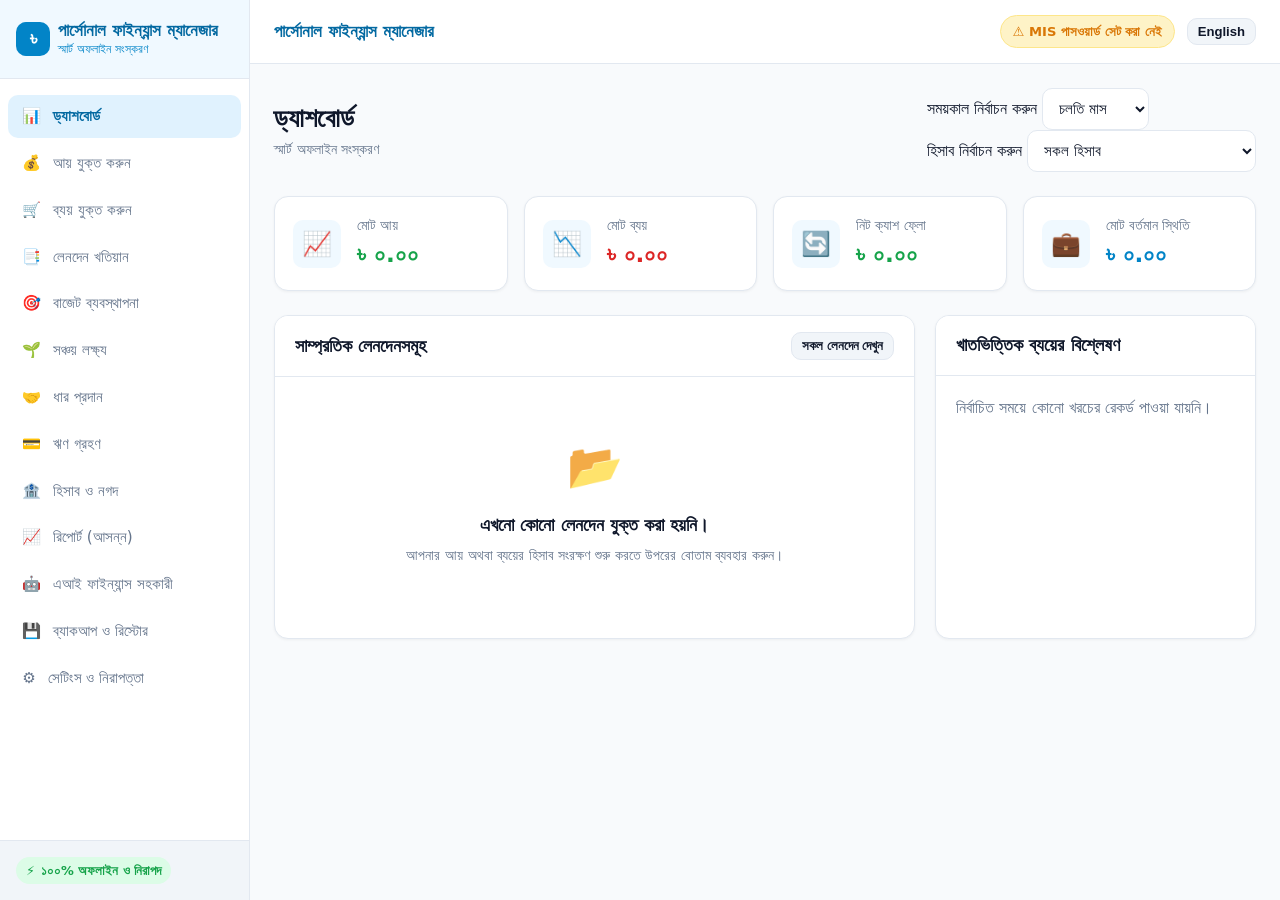
==== commit e2ee8bdc: "Fix mobile view: robust is-mobile-device detection, network-first SW cache v10, bottom nav and modal" ====
--- a/index.html
+++ b/index.html
@@ -2,19 +2,39 @@
 <html lang="bn">
 <head>
   <meta charset="UTF-8">
-  <meta name="viewport" content="width=device-width, initial-scale=1.0">
+  <meta name="viewport" content="width=device-width, initial-scale=1.0, maximum-scale=1.0, user-scalable=no, viewport-fit=cover">
   <meta name="theme-color" content="#0284c7">
   <meta name="description" content="Personal Finance Manager — Smart Offline Edition. Secure, private, 100% offline financial tracking in Bengali & English.">
   <title>পার্সোনাল ফাইন্যান্স ম্যানেজার — স্মার্ট অফলাইন সংস্করণ</title>
   
+  <script>
+    (function() {
+      function detectMobile() {
+        var isTouch = ('ontouchstart' in window) || (navigator.maxTouchPoints > 0) || (navigator.msMaxTouchPoints > 0);
+        var isMobileUA = /Android|webOS|iPhone|iPad|iPod|BlackBerry|IEMobile|Opera Mini/i.test(navigator.userAgent);
+        var isSmallScreen = window.innerWidth <= 1024;
+        if (isTouch || isMobileUA || isSmallScreen) {
+          document.documentElement.classList.add('is-mobile-device');
+          if (document.body) document.body.classList.add('is-mobile-device');
+        } else {
+          document.documentElement.classList.remove('is-mobile-device');
+          if (document.body) document.body.classList.remove('is-mobile-device');
+        }
+      }
+      detectMobile();
+      window.addEventListener('resize', detectMobile);
+      document.addEventListener('DOMContentLoaded', detectMobile);
+    })();
+  </script>
+
   <link rel="manifest" href="./manifest.json">
   <link rel="icon" type="image/png" sizes="192x192" href="./icons/icon-192.png">
   <link rel="apple-touch-icon" href="./icons/icon-192.png">
   <meta name="mobile-web-app-capable" content="yes">
   <meta name="apple-mobile-web-app-status-bar-style" content="black-translucent">
   <meta name="apple-mobile-web-app-title" content="Finance Manager">
-  <link rel="stylesheet" href="./css/style.css">
-  <link rel="stylesheet" href="./css/mobile.css">
+  <link rel="stylesheet" href="./css/style.css?v=10">
+  <link rel="stylesheet" href="./css/mobile.css?v=10">
 </head>
 <body>
   <div class="app-container">
@@ -135,14 +155,20 @@
         <span class="fab-icon">➕</span>
       </button>
 
-      <!-- Mobile Fixed Bottom Navigation (Rule: Only displays on screens <= 768px) -->
+      <!-- Mobile One-Tap Update Banner -->
+      <div id="mobile-update-banner" class="mobile-update-banner hidden">
+        <span>⚡ নতুন সংস্করণ প্রস্তুত!</span>
+        <button type="button" id="btn-apply-update" class="btn-update-pill">আপডেট করুন</button>
+      </div>
+
+      <!-- Mobile Fixed Bottom Navigation (Rule: Only displays on mobile) -->
       <nav class="mobile-bottom-nav" id="mobile-bottom-nav" aria-label="Mobile Navigation">
         <a href="#dashboard" class="bnav-item active" data-bnav="dashboard">
           <span class="bnav-icon">🏠</span>
           <span class="bnav-label" data-i18n="bnavHome">হোম</span>
         </a>
-        <a href="#transactions" class="bnav-item" data-bnav="transactions">
-          <span class="bnav-icon">🗂️</span>
+        <a href="#accounts" class="bnav-item" data-bnav="accounts">
+          <span class="bnav-icon">💳</span>
           <span class="bnav-label" data-i18n="bnavAccounts">হিসাব</span>
         </a>
         <a href="#borrowing" class="bnav-item" data-bnav="borrowing">
@@ -189,6 +215,101 @@
     </div>
   </div>
 
+  <!-- Mobile Notification / Status Sheet (Triggered by 🔔) -->
+  <div id="mobile-notifications-modal" class="modal-overlay hidden" role="dialog" aria-modal="true">
+    <div class="quick-action-sheet">
+      <div class="quick-sheet-handle"></div>
+      <div class="modal-header" style="padding-bottom: 8px;">
+        <h3 class="modal-title">🔔 <span data-i18n="notifModalTitle">বিজ্ঞপ্তি ও সিস্টেম স্ট্যাটাস</span></h3>
+        <button type="button" class="modal-close" id="mobile-notif-close" aria-label="Close">&times;</button>
+      </div>
+      <div class="modal-body" style="display: flex; flex-direction: column; gap: 12px;">
+        <div class="notif-card-item">
+          <div class="notif-card-left">
+            <span class="notif-card-icon">🔒</span>
+            <div>
+              <div class="notif-card-title" data-i18n="misSecurityStatus">MIS নিরাপত্তা স্ট্যাটাস</div>
+              <div class="notif-card-sub" id="mob-notif-mis-status">যাচাই করা হচ্ছে...</div>
+            </div>
+          </div>
+          <button type="button" class="btn btn-secondary btn-xs" id="mob-notif-btn-mis">কনফিগার</button>
+        </div>
+
+        <div class="notif-card-item">
+          <div class="notif-card-left">
+            <span class="notif-card-icon">🌐</span>
+            <div>
+              <div class="notif-card-title">ভাষা / Language</div>
+              <div class="notif-card-sub" id="mob-notif-lang-display">বাংলা (BN)</div>
+            </div>
+          </div>
+          <button type="button" class="btn btn-secondary btn-xs" id="mob-notif-btn-lang">English</button>
+        </div>
+
+        <div class="notif-card-item">
+          <div class="notif-card-left">
+            <span class="notif-card-icon">⚡</span>
+            <div>
+              <div class="notif-card-title">অ্যাপ সংস্করণ (PWA Version)</div>
+              <div class="notif-card-sub">v10 — পিক্সেল পারফেক্ট মোবাইল এডিশন</div>
+            </div>
+          </div>
+          <button type="button" class="btn btn-primary-outline btn-xs" id="btn-force-reload-cache">🔄 রিফ্রেশ</button>
+        </div>
+      </div>
+    </div>
+  </div>
+
+  <!-- Mobile Profile Sheet (Triggered by 👤 Avatar) -->
+  <div id="mobile-profile-modal" class="modal-overlay hidden" role="dialog" aria-modal="true">
+    <div class="quick-action-sheet">
+      <div class="quick-sheet-handle"></div>
+      <div class="modal-header" style="padding-bottom: 8px;">
+        <h3 class="modal-title">👤 <span data-i18n="profileModalTitle">ব্যবহারকারী প্রোফাইল ও মেনু</span></h3>
+        <button type="button" class="modal-close" id="mobile-profile-close" aria-label="Close">&times;</button>
+      </div>
+      <div class="modal-body">
+        <div class="profile-header-card">
+          <div class="mobile-avatar-circle" style="width: 50px; height: 50px;">
+            <svg viewBox="0 0 40 40" width="50" height="50" class="avatar-svg">
+              <circle cx="20" cy="20" r="19" fill="#0284c7"/>
+              <circle cx="20" cy="15" r="7" fill="#ffffff"/>
+              <path d="M7 34 C7 25, 33 25, 33 34" fill="#ffffff"/>
+            </svg>
+          </div>
+          <div>
+            <div class="profile-name-text" id="profile-sheet-name">Shaikat</div>
+            <button type="button" class="btn-link-sm" id="btn-edit-profile-name">✏️ নাম পরিবর্তন করুন</button>
+          </div>
+        </div>
+
+        <div class="profile-menu-links">
+          <a href="#transactions" class="profile-menu-item" data-sheet-nav>
+            <span>📑</span> <span>লেনদেন খতিয়ান (Ledger)</span>
+          </a>
+          <a href="#budgets" class="profile-menu-item" data-sheet-nav>
+            <span>🎯</span> <span>বাজেট ব্যবস্থাপনা (Budgets)</span>
+          </a>
+          <a href="#lending" class="profile-menu-item" data-sheet-nav>
+            <span>🤝</span> <span>ধার প্রদান (Lending)</span>
+          </a>
+          <a href="#assistant" class="profile-menu-item" data-sheet-nav>
+            <span>🤖</span> <span>এআই ফাইন্যান্স সহকারী (AI Assistant)</span>
+          </a>
+          <a href="#backup" class="profile-menu-item" data-sheet-nav>
+            <span>💾</span> <span>ব্যাকআপ ও রিস্টোর (Backup & Restore)</span>
+          </a>
+          <a href="#settings" class="profile-menu-item" data-sheet-nav>
+            <span>⚙️</span> <span>সেটিংস ও নিরাপত্তা (Settings)</span>
+          </a>
+          <button type="button" class="profile-menu-item btn-menu-reload" id="btn-sheet-force-reload">
+            <span>🔄</span> <span>ক্যাশ পরিষ্কার ও অ্যাপ রিলোড (Force Update)</span>
+          </button>
+        </div>
+      </div>
+    </div>
+  </div>
+
   <!-- GLOBAL MIS MODULE PASSWORD VERIFICATION MODAL (Rule 5 & Section 17) -->
   <div id="mis-verify-modal" class="modal-overlay hidden" role="dialog" aria-modal="true">
     <div class="modal-card">
@@ -271,6 +392,6 @@
   </script>
 
   <!-- Main ES Module Script -->
-  <script type="module" src="./js/app.js"></script>
+  <script type="module" src="./js/app.js?v=10"></script>
 </body>
 </html>
--- a/css/mobile.css
+++ b/css/mobile.css
@@ -1,58 +1,86 @@
 /* Mobile & Tablet Responsive Optimizations */
 /* Personal Finance Manager — Smart Offline Edition */
-/* Pixel-Perfect Alignment with Reference Mobile UI */
+/* Pixel-Perfect Alignment with Reference Mobile Fintech UI */
 
 /* ==========================================================================
-   1. DESKTOP VIEW GUARD (Screens > 768px)
+   1. DESKTOP VIEW GUARD (True Desktop Screens: > 1024px with mouse pointer)
    Ensure 100% desktop fidelity; hide mobile-only components completely
    ========================================================================== */
-@media (min-width: 769px) {
-  .mobile-app-header,
-  .mobile-wallet-card,
-  .mobile-accounts-grid,
-  .mobile-toggle-wrapper,
-  .mobile-section-header,
-  .mobile-tx-list-container,
-  .mobile-fab,
-  .mobile-bottom-nav,
-  #mobile-quick-add-modal,
-  .mobile-only {
+@media (min-width: 1025px) and (hover: hover) and (pointer: fine) {
+  html:not(.is-mobile-device) .mobile-app-header,
+  html:not(.is-mobile-device) .mobile-wallet-card,
+  html:not(.is-mobile-device) .mobile-accounts-grid,
+  html:not(.is-mobile-device) .mobile-toggle-wrapper,
+  html:not(.is-mobile-device) .mobile-section-header,
+  html:not(.is-mobile-device) .mobile-tx-list-container,
+  html:not(.is-mobile-device) .mobile-fab,
+  html:not(.is-mobile-device) .mobile-bottom-nav,
+  html:not(.is-mobile-device) #mobile-quick-add-modal,
+  html:not(.is-mobile-device) #mobile-notifications-modal,
+  html:not(.is-mobile-device) #mobile-profile-modal,
+  html:not(.is-mobile-device) #mobile-update-banner,
+  html:not(.is-mobile-device) .mobile-only {
     display: none !important;
   }
 
-  .desktop-kpi-grid {
+  html:not(.is-mobile-device) .desktop-kpi-grid {
     display: grid !important;
   }
 
-  .desktop-only-grid {
+  html:not(.is-mobile-device) .desktop-only-grid {
     display: grid !important;
   }
 
-  .desktop-only-table {
+  html:not(.is-mobile-device) .desktop-only-table {
     display: block !important;
   }
 }
 
-/* Tablet adjustments (769px to 900px) */
-@media (max-width: 900px) and (min-width: 769px) {
-  .dashboard-grid {
-    grid-template-columns: 1fr;
-  }
-  
-  .toolbar-grid {
-    grid-template-columns: 1fr 1fr;
-  }
-
-  .search-box {
-    grid-column: 1 / -1;
-  }
-}
-
 /* ==========================================================================
-   2. MOBILE VIEW (Screens <= 768px)
-   Matches Reference Image Pixel-for-Pixel: Premium Fintech App UI
+   2. MOBILE & TOUCH DEVICE SHELL OVERRIDES
+   Guarantees mobile view triggers even on high-DPI or "Desktop Site" mode
    ========================================================================== */
-@media (max-width: 768px) {
+html.is-mobile-device .app-container,
+@media (max-width: 1024px), (hover: none) and (pointer: coarse) {
+  .app-container {
+    display: block !important;
+    width: 100% !important;
+    max-width: 100vw !important;
+    min-height: 100vh !important;
+    overflow-x: hidden !important;
+  }
+
+  .app-sidebar {
+    position: fixed !important;
+    left: 0 !important;
+    top: 0 !important;
+    bottom: 0 !important;
+    width: 280px !important;
+    height: 100vh !important;
+    transform: translateX(-100%) !important;
+    box-shadow: var(--shadow-lg) !important;
+    z-index: 1000 !important;
+    transition: transform 0.25s ease !important;
+    display: flex !important;
+  }
+
+  .app-sidebar.open {
+    transform: translateX(0) !important;
+  }
+
+  .app-main {
+    width: 100% !important;
+    max-width: 100vw !important;
+    min-width: 0 !important;
+    display: block !important;
+    overflow-x: hidden !important;
+  }
+
+  /* In mobile mode, hide desktop header; mobile greeting header takes over */
+  .app-header {
+    display: none !important;
+  }
+
   /* Hide Desktop Elements on Mobile */
   .view-header,
   .desktop-kpi-grid,
@@ -61,55 +89,54 @@
     display: none !important;
   }
 
-  /* Layout & Navigation */
-  .mobile-toggle {
-    display: block;
-  }
-
-  .app-sidebar {
-    position: fixed;
-    left: 0;
-    top: 0;
-    bottom: 0;
-    transform: translateX(-100%);
-    box-shadow: var(--shadow-lg);
-    z-index: 1000;
-  }
-
-  .app-sidebar.open {
-    transform: translateX(0);
-  }
-
-  .app-header {
-    padding: 0 14px;
-    height: 52px;
-  }
-
-  .brand-title {
-    font-size: 0.95rem;
-  }
-
-  .status-badge {
-    font-size: 0.72rem;
-    padding: 3px 6px;
+  /* Ensure Mobile Components are Displayed */
+  .mobile-app-header {
+    display: flex !important;
+  }
+
+  .mobile-wallet-card {
+    display: block !important;
+  }
+
+  .mobile-accounts-grid {
+    display: grid !important;
+  }
+
+  .mobile-toggle-wrapper {
+    display: flex !important;
+  }
+
+  .mobile-section-header {
+    display: flex !important;
+  }
+
+  .mobile-tx-list-container {
+    display: flex !important;
+  }
+
+  .mobile-fab {
+    display: flex !important;
+  }
+
+  .mobile-bottom-nav {
+    display: flex !important;
   }
 
   /* Main Viewport Container with Bottom Nav clearance */
   .view-container {
-    padding: 10px 14px 105px 14px !important;
-    max-width: 100vw;
-    overflow-x: hidden;
-    background-color: var(--bg-main);
+    padding: 10px 16px 110px 16px !important;
+    max-width: 100vw !important;
+    overflow-x: hidden !important;
+    background-color: #f8fafc !important;
   }
 
   /* ==========================================================================
      3. MOBILE APP HEADER (Greeting & Profile Avatar)
      ========================================================================== */
   .mobile-app-header {
-    display: flex;
     justify-content: space-between;
     align-items: center;
-    padding: 10px 2px 14px 2px;
+    padding: 12px 2px 16px 2px;
     background: transparent;
   }
 
@@ -119,19 +146,22 @@
   }
 
   .mobile-greeting-sub {
-    font-size: 0.85rem;
+    font-size: 0.88rem;
     color: #64748b;
     font-weight: 500;
     line-height: 1.2;
   }
 
   .mobile-greeting-name {
-    font-size: 1.45rem;
+    font-size: 1.5rem;
     font-weight: 800;
     color: #0f172a;
     line-height: 1.2;
     margin-top: 2px;
     cursor: pointer;
+    display: flex;
+    align-items: center;
+    gap: 6px;
   }
 
   .mobile-header-right {
@@ -141,23 +171,29 @@
   }
 
   .mobile-bell-btn {
-    width: 38px;
-    height: 38px;
+    width: 40px;
+    height: 40px;
     border-radius: 50%;
     background: #ffffff;
     border: 1px solid #f1f5f9;
     display: flex;
     align-items: center;
     justify-content: center;
-    font-size: 1.15rem;
-    color: #0f172a;
-    cursor: pointer;
-    box-shadow: 0 2px 6px rgba(0, 0, 0, 0.03);
+    font-size: 1.2rem;
+    color: #0f172a;
+    cursor: pointer;
+    box-shadow: 0 2px 6px rgba(0, 0, 0, 0.04);
+    position: relative;
+    -webkit-tap-highlight-color: transparent;
+  }
+
+  .mobile-bell-btn:active {
+    transform: scale(0.95);
   }
 
   .mobile-avatar-circle {
-    width: 40px;
-    height: 40px;
+    width: 42px;
+    height: 42px;
     border-radius: 50%;
     overflow: hidden;
     border: 2px solid #ffffff;
@@ -167,12 +203,43 @@
     align-items: center;
     justify-content: center;
     background: #0284c7;
+    -webkit-tap-highlight-color: transparent;
+  }
+
+  .mobile-avatar-circle:active {
+    transform: scale(0.95);
   }
 
   .avatar-svg {
     display: block;
     width: 100%;
     height: 100%;
+  }
+
+  /* One-Tap Update Banner */
+  .mobile-update-banner {
+    background: #eff6ff;
+    border: 1px solid #bfdbfe;
+    border-radius: 14px;
+    padding: 8px 14px;
+    margin-bottom: 12px;
+    display: flex;
+    align-items: center;
+    justify-content: space-between;
+    font-size: 0.82rem;
+    color: #1e40af;
+    font-weight: 600;
+  }
+
+  .btn-update-pill {
+    background: #0284c7;
+    color: #ffffff;
+    border: none;
+    padding: 4px 10px;
+    border-radius: 20px;
+    font-size: 0.75rem;
+    font-weight: 700;
+    cursor: pointer;
   }
 
   /* ==========================================================================
@@ -331,7 +398,6 @@
      5. ACCOUNT CARDS (2-Column Grid matching EBL & Bkash)
      ========================================================================== */
   .mobile-accounts-grid {
-    display: grid;
     grid-template-columns: 1fr 1fr;
     gap: 12px;
     margin-bottom: 18px;
@@ -349,6 +415,7 @@
     cursor: pointer;
     transition: transform 0.15s, box-shadow 0.15s;
     text-decoration: none;
+    -webkit-tap-highlight-color: transparent;
   }
 
   .mobile-account-card:active {
@@ -411,7 +478,6 @@
     background: #f1f5f9;
     border-radius: 16px;
     padding: 4px;
-    display: flex;
     gap: 4px;
     margin-bottom: 20px;
   }
@@ -449,7 +515,6 @@
      7. RECENT TRANSACTIONS HEADER & LIST (Matching Cards in Image)
      ========================================================================== */
   .mobile-section-header {
-    display: flex;
     justify-content: space-between;
     align-items: center;
     margin-bottom: 12px;
@@ -471,7 +536,6 @@
   }
 
   .mobile-tx-list-container {
-    display: flex;
     flex-direction: column;
     gap: 10px;
   }
@@ -544,80 +608,81 @@
      8. FLOATING ACTION BUTTON (FAB) & BOTTOM NAVIGATION
      ========================================================================== */
   .mobile-fab {
-    position: fixed;
-    right: 20px;
-    bottom: 84px;
-    left: auto;
-    transform: none;
-    width: 52px;
-    height: 52px;
-    border-radius: 50%;
-    background: #0284c7;
-    color: #ffffff;
-    border: none;
-    box-shadow: 0 4px 16px rgba(2, 132, 199, 0.45);
-    display: flex;
-    align-items: center;
-    justify-content: center;
-    font-size: 1.6rem;
-    cursor: pointer;
-    z-index: 990;
-    transition: transform 0.15s ease, box-shadow 0.15s ease;
-    -webkit-tap-highlight-color: transparent;
+    position: fixed !important;
+    right: 20px !important;
+    bottom: 84px !important;
+    left: auto !important;
+    transform: none !important;
+    width: 54px !important;
+    height: 54px !important;
+    border-radius: 50% !important;
+    background: #0284c7 !important;
+    color: #ffffff !important;
+    border: none !important;
+    box-shadow: 0 4px 16px rgba(2, 132, 199, 0.45) !important;
+    align-items: center !important;
+    justify-content: center !important;
+    font-size: 1.6rem !important;
+    cursor: pointer !important;
+    z-index: 990 !important;
+    transition: transform 0.15s ease, box-shadow 0.15s ease !important;
+    -webkit-tap-highlight-color: transparent !important;
   }
 
   .mobile-fab:active {
-    transform: scale(0.92);
+    transform: scale(0.92) !important;
   }
 
   .mobile-bottom-nav {
-    position: fixed;
-    bottom: 0;
-    left: 0;
-    right: 0;
-    height: 66px;
-    background-color: #ffffff;
-    border-top: 1px solid #f1f5f9;
-    display: flex;
-    align-items: center;
-    justify-content: space-around;
-    z-index: 985;
-    box-shadow: 0 -4px 16px rgba(0, 0, 0, 0.04);
-    padding-bottom: env(safe-area-inset-bottom, 0px);
+    position: fixed !important;
+    bottom: 0 !important;
+    left: 0 !important;
+    right: 0 !important;
+    width: 100vw !important;
+    height: 64px !important;
+    background-color: #ffffff !important;
+    border-top: 1px solid #f1f5f9 !important;
+    align-items: center !important;
+    justify-content: space-around !important;
+    z-index: 985 !important;
+    box-shadow: 0 -4px 16px rgba(0, 0, 0, 0.04) !important;
+    padding-bottom: env(safe-area-inset-bottom, 0px) !important;
   }
 
   .bnav-item {
-    display: flex;
-    flex-direction: column;
-    align-items: center;
-    justify-content: center;
-    text-decoration: none;
-    color: #64748b;
-    font-size: 0.72rem;
-    font-weight: 600;
-    flex: 1;
-    height: 100%;
-    transition: color 0.15s ease;
-    padding: 6px 0;
-    -webkit-tap-highlight-color: transparent;
+    display: flex !important;
+    flex-direction: column !important;
+    align-items: center !important;
+    justify-content: center !important;
+    text-decoration: none !important;
+    color: #64748b !important;
+    font-size: 0.72rem !important;
+    font-weight: 600 !important;
+    flex: 1 !important;
+    height: 100% !important;
+    transition: color 0.15s ease !important;
+    padding: 6px 0 !important;
+    -webkit-tap-highlight-color: transparent !important;
   }
 
   .bnav-item.active {
-    color: #0284c7;
+    color: #0284c7 !important;
   }
 
   .bnav-item.active .bnav-icon {
-    transform: scale(1.08);
+    transform: scale(1.08) !important;
   }
 
   .bnav-icon {
-    font-size: 1.35rem;
-    line-height: 1;
-    margin-bottom: 3px;
-    transition: transform 0.15s ease;
-  }
-
-  /* Quick Action Sheet Modal */
+    font-size: 1.35rem !important;
+    line-height: 1 !important;
+    margin-bottom: 2px !important;
+    transition: transform 0.15s ease !important;
+  }
+
+  /* ==========================================================================
+     9. QUICK ACTION SHEET & MODAL BOTTOM DRAWERS
+     ========================================================================== */
   .quick-action-sheet {
     background: var(--bg-surface);
     width: 100%;
@@ -653,10 +718,10 @@
     display: flex;
     align-items: center;
     gap: 12px;
-    padding: 12px 14px;
-    border-radius: var(--radius-md);
+    padding: 14px 16px;
+    border-radius: 16px;
     border: 1px solid var(--border);
-    background-color: var(--bg-surface);
+    background-color: #ffffff;
     cursor: pointer;
     text-align: left;
     transition: background-color 0.15s;
@@ -668,13 +733,13 @@
   }
 
   .qa-btn-icon {
-    width: 38px;
-    height: 38px;
-    border-radius: var(--radius-md);
+    width: 42px;
+    height: 42px;
+    border-radius: 12px;
     display: flex;
     align-items: center;
     justify-content: center;
-    font-size: 1.3rem;
+    font-size: 1.35rem;
     flex-shrink: 0;
   }
 
@@ -685,14 +750,112 @@
   .qa-btn-title {
     display: block;
     font-weight: 700;
-    font-size: 0.9rem;
+    font-size: 0.95rem;
     color: var(--text-main);
   }
 
   .qa-btn-desc {
     display: block;
-    font-size: 0.75rem;
+    font-size: 0.78rem;
     color: var(--text-muted);
+  }
+
+  /* Notifications & Status Sheet Items */
+  .notif-card-item {
+    background: #f8fafc;
+    border: 1px solid #e2e8f0;
+    border-radius: 14px;
+    padding: 12px 14px;
+    display: flex;
+    align-items: center;
+    justify-content: space-between;
+  }
+
+  .notif-card-left {
+    display: flex;
+    align-items: center;
+    gap: 12px;
+  }
+
+  .notif-card-icon {
+    font-size: 1.4rem;
+  }
+
+  .notif-card-title {
+    font-weight: 700;
+    font-size: 0.9rem;
+    color: #0f172a;
+  }
+
+  .notif-card-sub {
+    font-size: 0.78rem;
+    color: #64748b;
+    margin-top: 1px;
+  }
+
+  /* Profile Sheet Items */
+  .profile-header-card {
+    display: flex;
+    align-items: center;
+    gap: 14px;
+    background: #eff6ff;
+    border: 1px solid #bfdbfe;
+    border-radius: 16px;
+    padding: 14px;
+    margin-bottom: 16px;
+  }
+
+  .profile-name-text {
+    font-size: 1.25rem;
+    font-weight: 800;
+    color: #0f172a;
+  }
+
+  .btn-link-sm {
+    background: none;
+    border: none;
+    padding: 0;
+    color: #0284c7;
+    font-size: 0.8rem;
+    font-weight: 600;
+    cursor: pointer;
+  }
+
+  .profile-menu-links {
+    display: flex;
+    flex-direction: column;
+    gap: 8px;
+  }
+
+  .profile-menu-item {
+    display: flex;
+    align-items: center;
+    gap: 12px;
+    padding: 12px 14px;
+    border-radius: 12px;
+    background: #ffffff;
+    border: 1px solid #f1f5f9;
+    color: #1e293b;
+    text-decoration: none;
+    font-size: 0.92rem;
+    font-weight: 600;
+    cursor: pointer;
+    transition: background 0.15s;
+    -webkit-tap-highlight-color: transparent;
+  }
+
+  .profile-menu-item:active {
+    background: #f1f5f9;
+  }
+
+  .btn-menu-reload {
+    width: 100%;
+    border: 1px dashed #0284c7;
+    color: #0284c7;
+    background: #f0f9ff;
+    font-family: inherit;
+    text-align: left;
+    margin-top: 6px;
   }
 
   /* Form & Table Mobile Responsiveness */
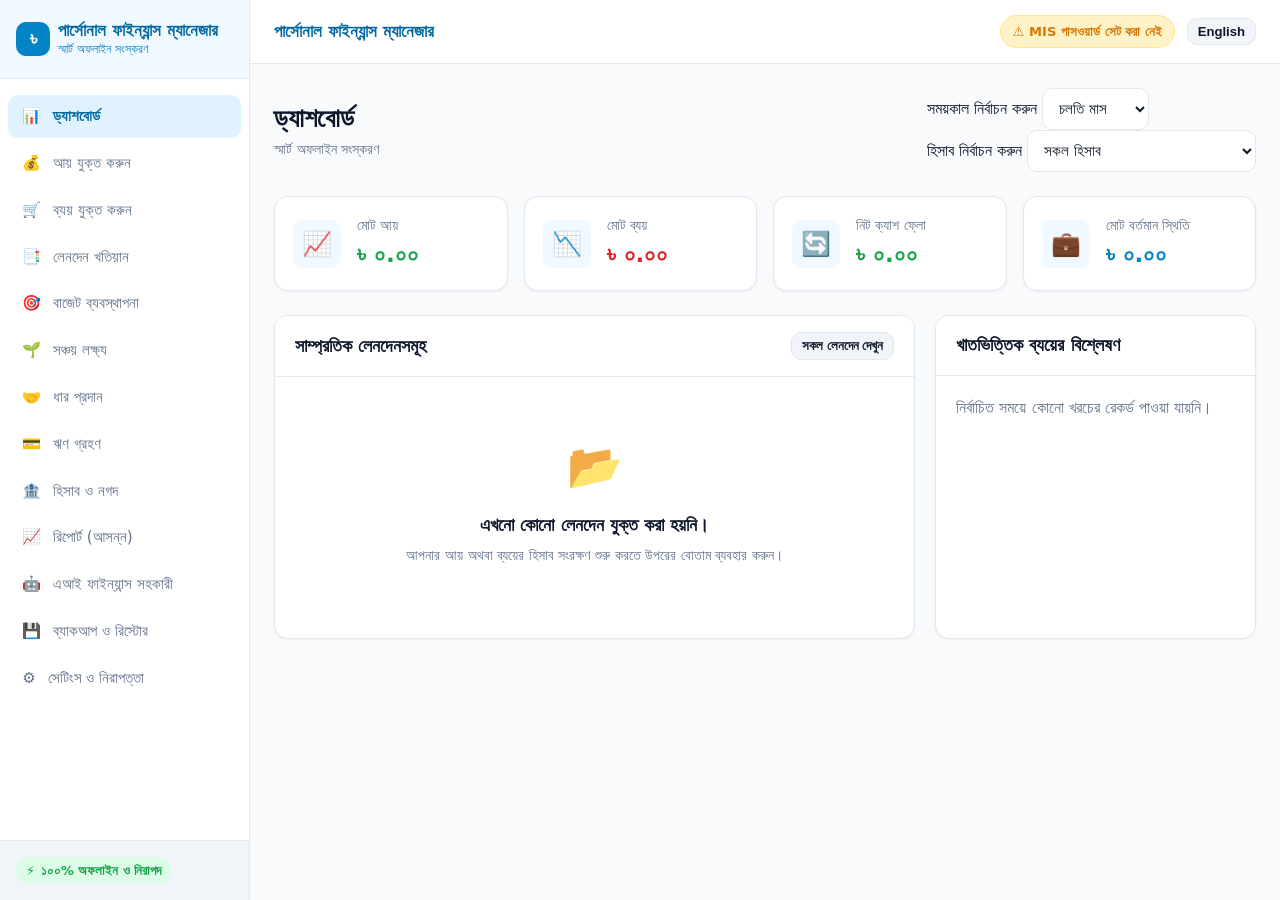
==== commit b588350d: "Implement full-screen native mobile UI with English bottom navigation: Home, History, Savings, Loans" ====
--- a/index.html
+++ b/index.html
@@ -33,8 +33,8 @@
   <meta name="mobile-web-app-capable" content="yes">
   <meta name="apple-mobile-web-app-status-bar-style" content="black-translucent">
   <meta name="apple-mobile-web-app-title" content="Finance Manager">
-  <link rel="stylesheet" href="./css/style.css?v=10">
-  <link rel="stylesheet" href="./css/mobile.css?v=10">
+  <link rel="stylesheet" href="./css/style.css?v=11">
+  <link rel="stylesheet" href="./css/mobile.css?v=11">
 </head>
 <body>
   <div class="app-container">
@@ -161,27 +161,27 @@
         <button type="button" id="btn-apply-update" class="btn-update-pill">আপডেট করুন</button>
       </div>
 
-      <!-- Mobile Fixed Bottom Navigation (Rule: Only displays on mobile) -->
+      <!-- Mobile Fixed Bottom Navigation (English Labels per User Specification) -->
       <nav class="mobile-bottom-nav" id="mobile-bottom-nav" aria-label="Mobile Navigation">
         <a href="#dashboard" class="bnav-item active" data-bnav="dashboard">
           <span class="bnav-icon">🏠</span>
-          <span class="bnav-label" data-i18n="bnavHome">হোম</span>
-        </a>
-        <a href="#accounts" class="bnav-item" data-bnav="accounts">
-          <span class="bnav-icon">💳</span>
-          <span class="bnav-label" data-i18n="bnavAccounts">হিসাব</span>
+          <span class="bnav-label">Home</span>
+        </a>
+        <a href="#transactions" class="bnav-item" data-bnav="transactions">
+          <span class="bnav-icon">📑</span>
+          <span class="bnav-label">History</span>
+        </a>
+        <a href="#savings" class="bnav-item" data-bnav="savings">
+          <span class="bnav-icon">🎯</span>
+          <span class="bnav-label">Savings</span>
         </a>
         <a href="#borrowing" class="bnav-item" data-bnav="borrowing">
           <span class="bnav-icon">👥</span>
-          <span class="bnav-label" data-i18n="bnavLoans">ঋণ</span>
-        </a>
-        <a href="#savings" class="bnav-item" data-bnav="savings">
-          <span class="bnav-icon">🎯</span>
-          <span class="bnav-label" data-i18n="bnavSavings">সঞ্চয়</span>
+          <span class="bnav-label">Loans</span>
         </a>
         <a href="#reports" class="bnav-item" data-bnav="reports">
           <span class="bnav-icon">📊</span>
-          <span class="bnav-label" data-i18n="bnavReports">পরিসংখ্যান</span>
+          <span class="bnav-label">Statistics</span>
         </a>
       </nav>
     </div>
@@ -392,6 +392,6 @@
   </script>
 
   <!-- Main ES Module Script -->
-  <script type="module" src="./js/app.js?v=10"></script>
+  <script type="module" src="./js/app.js?v=11"></script>
 </body>
 </html>
--- a/css/mobile.css
+++ b/css/mobile.css
@@ -37,19 +37,20 @@
 }
 
 /* ==========================================================================
-   2. MOBILE & TOUCH DEVICE SHELL OVERRIDES
-   Guarantees mobile view triggers even on high-DPI or "Desktop Site" mode
+   2. MOBILE & TOUCH DEVICE MEDIA QUERY (Screens <= 1024px or Touch Devices)
    ========================================================================== */
-html.is-mobile-device .app-container,
 @media (max-width: 1024px), (hover: none) and (pointer: coarse) {
+  /* App Shell & Full-Screen Mobile Layout */
   .app-container {
     display: block !important;
     width: 100% !important;
     max-width: 100vw !important;
     min-height: 100vh !important;
     overflow-x: hidden !important;
-  }
-
+    background-color: #f8fafc !important;
+  }
+
+  /* Desktop sidebar hidden off-screen; never occupies document flow */
   .app-sidebar {
     position: fixed !important;
     left: 0 !important;
@@ -58,7 +59,7 @@
     width: 280px !important;
     height: 100vh !important;
     transform: translateX(-100%) !important;
-    box-shadow: var(--shadow-lg) !important;
+    box-shadow: 0 10px 25px rgba(0, 0, 0, 0.2) !important;
     z-index: 1000 !important;
     transition: transform 0.25s ease !important;
     display: flex !important;
@@ -76,12 +77,11 @@
     overflow-x: hidden !important;
   }
 
-  /* In mobile mode, hide desktop header; mobile greeting header takes over */
+  /* Hide Desktop Headers & Panels */
   .app-header {
     display: none !important;
   }
 
-  /* Hide Desktop Elements on Mobile */
   .view-header,
   .desktop-kpi-grid,
   .desktop-only-grid,
@@ -89,7 +89,7 @@
     display: none !important;
   }
 
-  /* Ensure Mobile Components are Displayed */
+  /* Ensure Mobile Components Display with full width */
   .mobile-app-header {
     display: flex !important;
   }
@@ -122,12 +122,14 @@
     display: flex !important;
   }
 
-  /* Main Viewport Container with Bottom Nav clearance */
+  /* View container with safe padding above bottom navigation */
   .view-container {
-    padding: 10px 16px 110px 16px !important;
+    padding: 12px 16px 115px 16px !important;
     max-width: 100vw !important;
+    width: 100% !important;
     overflow-x: hidden !important;
     background-color: #f8fafc !important;
+    box-sizing: border-box !important;
   }
 
   /* ==========================================================================
@@ -136,7 +138,7 @@
   .mobile-app-header {
     justify-content: space-between;
     align-items: center;
-    padding: 12px 2px 16px 2px;
+    padding: 10px 2px 16px 2px;
     background: transparent;
   }
 
@@ -153,15 +155,12 @@
   }
 
   .mobile-greeting-name {
-    font-size: 1.5rem;
+    font-size: 1.55rem;
     font-weight: 800;
     color: #0f172a;
     line-height: 1.2;
     margin-top: 2px;
     cursor: pointer;
-    display: flex;
-    align-items: center;
-    gap: 6px;
   }
 
   .mobile-header-right {
@@ -183,7 +182,6 @@
     color: #0f172a;
     cursor: pointer;
     box-shadow: 0 2px 6px rgba(0, 0, 0, 0.04);
-    position: relative;
     -webkit-tap-highlight-color: transparent;
   }
 
@@ -243,7 +241,7 @@
   }
 
   /* ==========================================================================
-     4. MAIN WALLET SUMMARY CARD (Fintech Light Gradient & Real Progress Ring)
+     4. MAIN WALLET SUMMARY CARD (Fintech Light Theme, Large Balance, SVG Ring)
      ========================================================================== */
   .mobile-wallet-card {
     background: linear-gradient(135deg, #f0f7ff 0%, #ffffff 100%);
@@ -251,8 +249,9 @@
     border-radius: 24px;
     padding: 20px;
     margin-bottom: 18px;
-    box-shadow: 0 4px 18px rgba(2, 132, 199, 0.05);
+    box-shadow: 0 4px 18px rgba(2, 132, 199, 0.06);
     position: relative;
+    box-sizing: border-box;
   }
 
   .wallet-header {
@@ -296,7 +295,7 @@
     display: inline-flex;
     align-items: center;
     gap: 5px;
-    padding: 3px 9px;
+    padding: 4px 10px;
     border-radius: 18px;
     font-size: 0.82rem;
     font-weight: 700;
@@ -338,28 +337,31 @@
     font-weight: 800;
   }
 
-  /* Circular Progress Ring matching the image */
+  /* Circular Progress Ring matching reference image */
   .wallet-circular-ring {
     width: 82px;
     height: 82px;
+    min-width: 82px;
+    max-width: 82px;
     position: relative;
     flex-shrink: 0;
   }
 
   .wallet-circular-ring svg {
     transform: rotate(-90deg);
-    width: 100%;
-    height: 100%;
+    width: 82px;
+    height: 82px;
+    display: block;
   }
 
   .ring-bg {
-    fill: none;
+    fill: none !important;
     stroke: #e0f2fe;
     stroke-width: 6;
   }
 
   .ring-fg {
-    fill: none;
+    fill: none !important;
     stroke: #0284c7;
     stroke-width: 6;
     stroke-linecap: round;
@@ -401,6 +403,7 @@
     grid-template-columns: 1fr 1fr;
     gap: 12px;
     margin-bottom: 18px;
+    box-sizing: border-box;
   }
 
   .mobile-account-card {
@@ -416,6 +419,7 @@
     transition: transform 0.15s, box-shadow 0.15s;
     text-decoration: none;
     -webkit-tap-highlight-color: transparent;
+    box-sizing: border-box;
   }
 
   .mobile-account-card:active {
@@ -423,8 +427,8 @@
   }
 
   .account-card-icon {
-    width: 36px;
-    height: 36px;
+    width: 38px;
+    height: 38px;
     border-radius: 12px;
     display: flex;
     align-items: center;
@@ -453,7 +457,7 @@
   }
 
   .account-card-name {
-    font-size: 0.8rem;
+    font-size: 0.82rem;
     font-weight: 600;
     color: #64748b;
     display: block;
@@ -463,7 +467,7 @@
   }
 
   .account-card-val {
-    font-size: 1rem;
+    font-size: 1.05rem;
     font-weight: 800;
     color: #0f172a;
     display: block;
@@ -472,7 +476,7 @@
   }
 
   /* ==========================================================================
-     6. SEGMENTED TOGGLE TABS (Matching 'আয়' & 'ব্যয়')
+     6. SEGMENTED TOGGLE TABS (Full-Width Pill)
      ========================================================================== */
   .mobile-toggle-wrapper {
     background: #f1f5f9;
@@ -480,6 +484,7 @@
     padding: 4px;
     gap: 4px;
     margin-bottom: 20px;
+    box-sizing: border-box;
   }
 
   .toggle-tab-btn {
@@ -512,7 +517,7 @@
   }
 
   /* ==========================================================================
-     7. RECENT TRANSACTIONS HEADER & LIST (Matching Cards in Image)
+     7. RECENT TRANSACTIONS HEADER & LIST (Individual Floating Cards)
      ========================================================================== */
   .mobile-section-header {
     justify-content: space-between;
@@ -538,6 +543,7 @@
   .mobile-tx-list-container {
     flex-direction: column;
     gap: 10px;
+    box-sizing: border-box;
   }
 
   .mobile-tx-item {
@@ -545,13 +551,14 @@
     border: 1px solid #f1f5f9;
     border-radius: 18px;
     padding: 14px 16px;
-    box-shadow: 0 1px 4px rgba(0, 0, 0, 0.02);
+    box-shadow: 0 2px 6px rgba(0, 0, 0, 0.02);
     display: flex;
     align-items: center;
     justify-content: space-between;
     cursor: pointer;
     transition: background-color 0.15s;
     -webkit-tap-highlight-color: transparent;
+    box-sizing: border-box;
   }
 
   .mobile-tx-item:active {
@@ -598,14 +605,14 @@
   }
 
   .mobile-tx-amount {
-    font-size: 1.1rem;
+    font-size: 1.15rem;
     font-weight: 800;
     color: #0f172a;
     white-space: nowrap;
   }
 
   /* ==========================================================================
-     8. FLOATING ACTION BUTTON (FAB) & BOTTOM NAVIGATION
+     8. FLOATING ACTION BUTTON (FAB) & FIXED BOTTOM NAVIGATION
      ========================================================================== */
   .mobile-fab {
     position: fixed !important;
@@ -647,6 +654,7 @@
     z-index: 985 !important;
     box-shadow: 0 -4px 16px rgba(0, 0, 0, 0.04) !important;
     padding-bottom: env(safe-area-inset-bottom, 0px) !important;
+    box-sizing: border-box !important;
   }
 
   .bnav-item {
@@ -670,7 +678,7 @@
   }
 
   .bnav-item.active .bnav-icon {
-    transform: scale(1.08) !important;
+    transform: scale(1.1) !important;
   }
 
   .bnav-icon {
@@ -678,6 +686,12 @@
     line-height: 1 !important;
     margin-bottom: 2px !important;
     transition: transform 0.15s ease !important;
+  }
+
+  .bnav-label {
+    font-size: 0.72rem !important;
+    font-weight: 600 !important;
+    line-height: 1 !important;
   }
 
   /* ==========================================================================
@@ -692,6 +706,7 @@
     padding: 16px 18px 28px;
     box-shadow: 0 -10px 25px rgba(0, 0, 0, 0.15);
     animation: slideUp 0.25s ease-out;
+    box-sizing: border-box;
   }
 
   @keyframes slideUp {
@@ -726,6 +741,7 @@
     text-align: left;
     transition: background-color 0.15s;
     -webkit-tap-highlight-color: transparent;
+    box-sizing: border-box;
   }
 
   .quick-action-btn:active {
@@ -769,6 +785,7 @@
     display: flex;
     align-items: center;
     justify-content: space-between;
+    box-sizing: border-box;
   }
 
   .notif-card-left {
@@ -803,6 +820,7 @@
     border-radius: 16px;
     padding: 14px;
     margin-bottom: 16px;
+    box-sizing: border-box;
   }
 
   .profile-name-text {
@@ -842,6 +860,7 @@
     cursor: pointer;
     transition: background 0.15s;
     -webkit-tap-highlight-color: transparent;
+    box-sizing: border-box;
   }
 
   .profile-menu-item:active {
@@ -893,3 +912,49 @@
     -webkit-overflow-scrolling: touch;
   }
 }
+
+/* ==========================================================================
+   10. FALLBACK CLASS SUPPORT: html.is-mobile-device
+   Ensures 100% mobile shell activation even if media query edge cases occur
+   ========================================================================== */
+html.is-mobile-device .app-container {
+  display: block !important;
+  width: 100% !important;
+  max-width: 100vw !important;
+  min-height: 100vh !important;
+  overflow-x: hidden !important;
+}
+
+html.is-mobile-device .app-sidebar {
+  position: fixed !important;
+  left: 0 !important;
+  top: 0 !important;
+  bottom: 0 !important;
+  width: 280px !important;
+  height: 100vh !important;
+  transform: translateX(-100%) !important;
+  box-shadow: 0 10px 25px rgba(0, 0, 0, 0.2) !important;
+  z-index: 1000 !important;
+  display: flex !important;
+}
+
+html.is-mobile-device .app-sidebar.open {
+  transform: translateX(0) !important;
+}
+
+html.is-mobile-device .app-header,
+html.is-mobile-device .view-header,
+html.is-mobile-device .desktop-kpi-grid,
+html.is-mobile-device .desktop-only-grid,
+html.is-mobile-device .desktop-only-table {
+  display: none !important;
+}
+
+html.is-mobile-device .mobile-app-header { display: flex !important; }
+html.is-mobile-device .mobile-wallet-card { display: block !important; }
+html.is-mobile-device .mobile-accounts-grid { display: grid !important; }
+html.is-mobile-device .mobile-toggle-wrapper { display: flex !important; }
+html.is-mobile-device .mobile-section-header { display: flex !important; }
+html.is-mobile-device .mobile-tx-list-container { display: flex !important; }
+html.is-mobile-device .mobile-fab { display: flex !important; }
+html.is-mobile-device .mobile-bottom-nav { display: flex !important; }
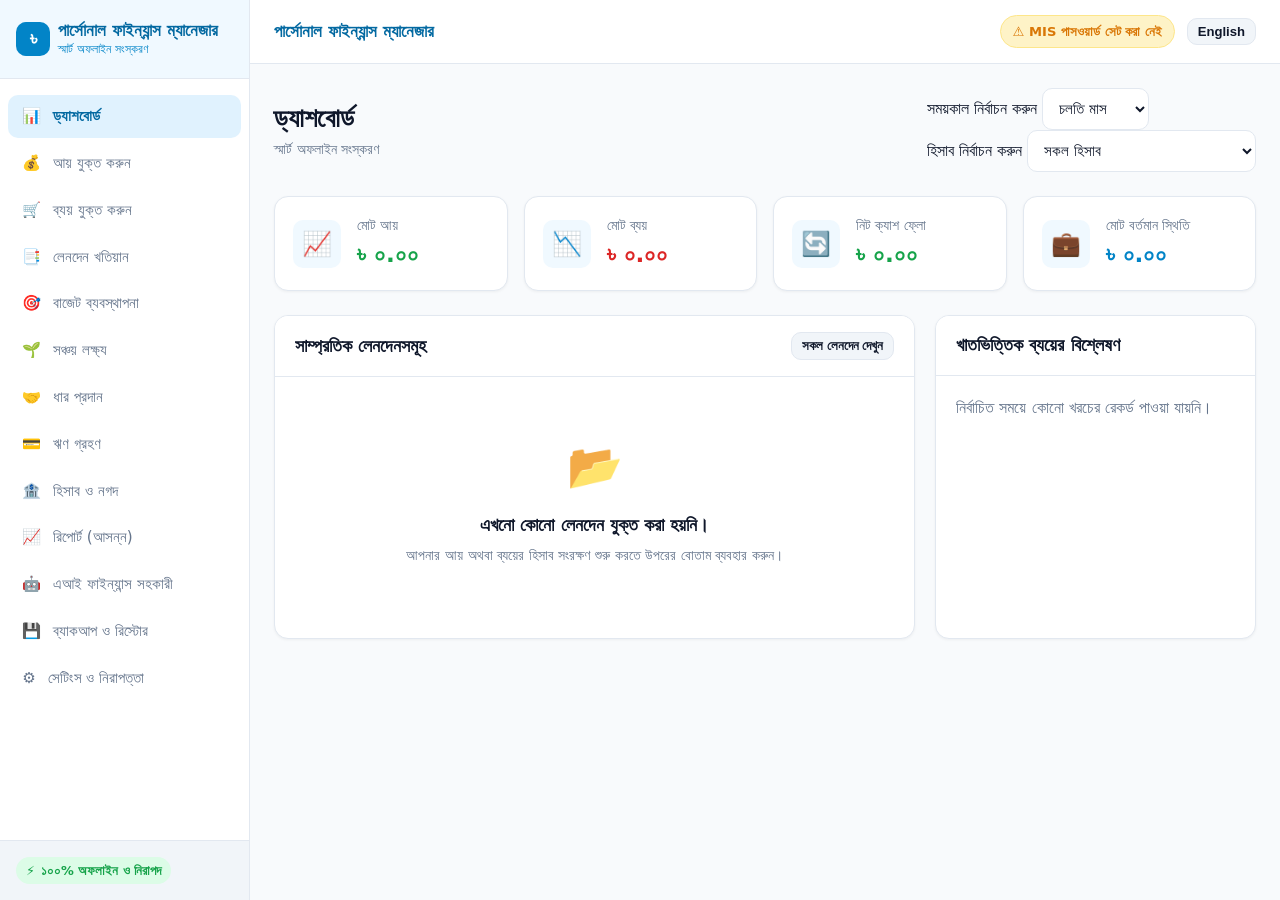
==== commit d788a9f5: "Optimize native mobile UI for Redmi Turbo 4 Pro: edge-to-edge status bar, 20:9 viewport scaling, ges" ====
--- a/index.html
+++ b/index.html
@@ -3,7 +3,7 @@
 <head>
   <meta charset="UTF-8">
   <meta name="viewport" content="width=device-width, initial-scale=1.0, maximum-scale=1.0, user-scalable=no, viewport-fit=cover">
-  <meta name="theme-color" content="#0284c7">
+  <meta name="theme-color" content="#f8fafc">
   <meta name="description" content="Personal Finance Manager — Smart Offline Edition. Secure, private, 100% offline financial tracking in Bengali & English.">
   <title>পার্সোনাল ফাইন্যান্স ম্যানেজার — স্মার্ট অফলাইন সংস্করণ</title>
   
@@ -31,10 +31,10 @@
   <link rel="icon" type="image/png" sizes="192x192" href="./icons/icon-192.png">
   <link rel="apple-touch-icon" href="./icons/icon-192.png">
   <meta name="mobile-web-app-capable" content="yes">
-  <meta name="apple-mobile-web-app-status-bar-style" content="black-translucent">
+  <meta name="apple-mobile-web-app-status-bar-style" content="default">
   <meta name="apple-mobile-web-app-title" content="Finance Manager">
-  <link rel="stylesheet" href="./css/style.css?v=11">
-  <link rel="stylesheet" href="./css/mobile.css?v=11">
+  <link rel="stylesheet" href="./css/style.css?v=12">
+  <link rel="stylesheet" href="./css/mobile.css?v=12">
 </head>
 <body>
   <div class="app-container">
@@ -251,7 +251,7 @@
             <span class="notif-card-icon">⚡</span>
             <div>
               <div class="notif-card-title">অ্যাপ সংস্করণ (PWA Version)</div>
-              <div class="notif-card-sub">v10 — পিক্সেল পারফেক্ট মোবাইল এডিশন</div>
+              <div class="notif-card-sub">v12 — নেটিভ অ্যান্ড্রয়েড এডিশন (HyperOS Optimized)</div>
             </div>
           </div>
           <button type="button" class="btn btn-primary-outline btn-xs" id="btn-force-reload-cache">🔄 রিফ্রেশ</button>
@@ -392,6 +392,6 @@
   </script>
 
   <!-- Main ES Module Script -->
-  <script type="module" src="./js/app.js?v=11"></script>
+  <script type="module" src="./js/app.js?v=12"></script>
 </body>
 </html>
--- a/css/mobile.css
+++ b/css/mobile.css
@@ -46,6 +46,7 @@
     width: 100% !important;
     max-width: 100vw !important;
     min-height: 100vh !important;
+    min-height: 100dvh !important;
     overflow-x: hidden !important;
     background-color: #f8fafc !important;
   }
@@ -124,7 +125,7 @@
 
   /* View container with safe padding above bottom navigation */
   .view-container {
-    padding: 12px 16px 115px 16px !important;
+    padding: 12px 16px max(115px, calc(95px + env(safe-area-inset-bottom, 0px))) 16px !important;
     max-width: 100vw !important;
     width: 100% !important;
     overflow-x: hidden !important;
@@ -138,7 +139,7 @@
   .mobile-app-header {
     justify-content: space-between;
     align-items: center;
-    padding: 10px 2px 16px 2px;
+    padding: max(14px, env(safe-area-inset-top, 0px)) 2px 16px 2px;
     background: transparent;
   }
 
@@ -247,8 +248,8 @@
     background: linear-gradient(135deg, #f0f7ff 0%, #ffffff 100%);
     border: 1px solid #e0f2fe;
     border-radius: 24px;
-    padding: 20px;
-    margin-bottom: 18px;
+    padding: 22px 20px;
+    margin-bottom: 20px;
     box-shadow: 0 4px 18px rgba(2, 132, 199, 0.06);
     position: relative;
     box-sizing: border-box;
@@ -262,7 +263,7 @@
   }
 
   .wallet-sublabel {
-    font-size: 0.95rem;
+    font-size: 1rem;
     color: #334155;
     font-weight: 700;
   }
@@ -275,7 +276,7 @@
   }
 
   .wallet-balance-val {
-    font-size: 2.15rem;
+    font-size: 2.35rem;
     font-weight: 900;
     color: #0f172a;
     line-height: 1.1;
@@ -288,16 +289,16 @@
     display: flex;
     align-items: center;
     gap: 10px;
-    margin-top: 12px;
+    margin-top: 14px;
   }
 
   .wallet-badge-pill {
     display: inline-flex;
     align-items: center;
-    gap: 5px;
-    padding: 4px 10px;
-    border-radius: 18px;
-    font-size: 0.82rem;
+    gap: 6px;
+    padding: 5px 12px;
+    border-radius: 20px;
+    font-size: 0.85rem;
     font-weight: 700;
   }
 
@@ -307,15 +308,15 @@
   }
 
   .wallet-badge-income .badge-circle {
-    width: 17px;
-    height: 17px;
+    width: 18px;
+    height: 18px;
     border-radius: 50%;
     background: #16a34a;
     color: #ffffff;
     display: inline-flex;
     align-items: center;
     justify-content: center;
-    font-size: 0.68rem;
+    font-size: 0.72rem;
     font-weight: 800;
   }
 
@@ -325,45 +326,45 @@
   }
 
   .wallet-badge-expense .badge-circle {
-    width: 17px;
-    height: 17px;
+    width: 18px;
+    height: 18px;
     border-radius: 50%;
     background: #dc2626;
     color: #ffffff;
     display: inline-flex;
     align-items: center;
     justify-content: center;
-    font-size: 0.68rem;
+    font-size: 0.72rem;
     font-weight: 800;
   }
 
   /* Circular Progress Ring matching reference image */
   .wallet-circular-ring {
-    width: 82px;
-    height: 82px;
-    min-width: 82px;
-    max-width: 82px;
+    width: 86px;
+    height: 86px;
+    min-width: 86px;
+    max-width: 86px;
     position: relative;
     flex-shrink: 0;
   }
 
   .wallet-circular-ring svg {
     transform: rotate(-90deg);
-    width: 82px;
-    height: 82px;
+    width: 86px;
+    height: 86px;
     display: block;
   }
 
   .ring-bg {
     fill: none !important;
     stroke: #e0f2fe;
-    stroke-width: 6;
+    stroke-width: 6.5;
   }
 
   .ring-fg {
     fill: none !important;
     stroke: #0284c7;
-    stroke-width: 6;
+    stroke-width: 6.5;
     stroke-linecap: round;
     transition: stroke-dashoffset 0.6s ease;
   }
@@ -382,7 +383,7 @@
   }
 
   .ring-subtext {
-    font-size: 0.65rem;
+    font-size: 0.68rem;
     color: #64748b;
     font-weight: 600;
     line-height: 1;
@@ -390,7 +391,7 @@
   }
 
   .ring-pct-text {
-    font-size: 1.15rem;
+    font-size: 1.2rem;
     font-weight: 900;
     color: #0f172a;
     line-height: 1;
@@ -402,19 +403,20 @@
   .mobile-accounts-grid {
     grid-template-columns: 1fr 1fr;
     gap: 12px;
-    margin-bottom: 18px;
+    margin-bottom: 20px;
     box-sizing: border-box;
   }
 
   .mobile-account-card {
     background: #ffffff;
     border: 1px solid #f1f5f9;
-    border-radius: 18px;
-    padding: 13px 15px;
+    border-radius: 20px;
+    padding: 14px 16px;
+    min-height: 74px;
     box-shadow: 0 2px 8px rgba(0, 0, 0, 0.02);
     display: flex;
     align-items: center;
-    gap: 10px;
+    gap: 12px;
     cursor: pointer;
     transition: transform 0.15s, box-shadow 0.15s;
     text-decoration: none;
@@ -427,13 +429,13 @@
   }
 
   .account-card-icon {
-    width: 38px;
-    height: 38px;
-    border-radius: 12px;
+    width: 42px;
+    height: 42px;
+    border-radius: 14px;
     display: flex;
     align-items: center;
     justify-content: center;
-    font-size: 1.25rem;
+    font-size: 1.35rem;
     flex-shrink: 0;
   }
 
@@ -457,7 +459,7 @@
   }
 
   .account-card-name {
-    font-size: 0.82rem;
+    font-size: 0.86rem;
     font-weight: 600;
     color: #64748b;
     display: block;
@@ -467,7 +469,7 @@
   }
 
   .account-card-val {
-    font-size: 1.05rem;
+    font-size: 1.15rem;
     font-weight: 800;
     color: #0f172a;
     display: block;
@@ -481,19 +483,19 @@
   .mobile-toggle-wrapper {
     background: #f1f5f9;
     border-radius: 16px;
-    padding: 4px;
-    gap: 4px;
-    margin-bottom: 20px;
+    padding: 5px;
+    gap: 6px;
+    margin-bottom: 22px;
     box-sizing: border-box;
   }
 
   .toggle-tab-btn {
     flex: 1;
-    padding: 12px 16px;
+    padding: 13px 18px;
     border: none;
     border-radius: 12px;
     background: transparent;
-    font-size: 1.05rem;
+    font-size: 1.08rem;
     font-weight: 700;
     color: #64748b;
     cursor: pointer;
@@ -522,12 +524,12 @@
   .mobile-section-header {
     justify-content: space-between;
     align-items: center;
-    margin-bottom: 12px;
+    margin-bottom: 14px;
     padding: 0 4px;
   }
 
   .mobile-section-title {
-    font-size: 1.15rem;
+    font-size: 1.18rem;
     font-weight: 800;
     color: #0f172a;
   }
@@ -542,15 +544,15 @@
 
   .mobile-tx-list-container {
     flex-direction: column;
-    gap: 10px;
+    gap: 12px;
     box-sizing: border-box;
   }
 
   .mobile-tx-item {
     background: #ffffff;
     border: 1px solid #f1f5f9;
-    border-radius: 18px;
-    padding: 14px 16px;
+    border-radius: 20px;
+    padding: 15px 16px;
     box-shadow: 0 2px 6px rgba(0, 0, 0, 0.02);
     display: flex;
     align-items: center;
@@ -573,13 +575,13 @@
   }
 
   .mobile-tx-icon-badge {
-    width: 44px;
-    height: 44px;
-    border-radius: 14px;
+    width: 48px;
+    height: 48px;
+    border-radius: 15px;
     display: flex;
     align-items: center;
     justify-content: center;
-    font-size: 1.35rem;
+    font-size: 1.45rem;
     flex-shrink: 0;
   }
 
@@ -588,7 +590,7 @@
   }
 
   .mobile-tx-title {
-    font-size: 0.98rem;
+    font-size: 1.02rem;
     font-weight: 700;
     color: #0f172a;
     display: block;
@@ -598,14 +600,14 @@
   }
 
   .mobile-tx-sub {
-    font-size: 0.78rem;
+    font-size: 0.8rem;
     color: #64748b;
     display: block;
     margin-top: 2px;
   }
 
   .mobile-tx-amount {
-    font-size: 1.15rem;
+    font-size: 1.22rem;
     font-weight: 800;
     color: #0f172a;
     white-space: nowrap;
@@ -617,19 +619,19 @@
   .mobile-fab {
     position: fixed !important;
     right: 20px !important;
-    bottom: 84px !important;
+    bottom: max(88px, calc(78px + env(safe-area-inset-bottom, 0px))) !important;
     left: auto !important;
     transform: none !important;
-    width: 54px !important;
-    height: 54px !important;
+    width: 56px !important;
+    height: 56px !important;
     border-radius: 50% !important;
     background: #0284c7 !important;
     color: #ffffff !important;
     border: none !important;
-    box-shadow: 0 4px 16px rgba(2, 132, 199, 0.45) !important;
+    box-shadow: 0 6px 20px rgba(2, 132, 199, 0.45) !important;
     align-items: center !important;
     justify-content: center !important;
-    font-size: 1.6rem !important;
+    font-size: 1.65rem !important;
     cursor: pointer !important;
     z-index: 990 !important;
     transition: transform 0.15s ease, box-shadow 0.15s ease !important;
@@ -646,14 +648,14 @@
     left: 0 !important;
     right: 0 !important;
     width: 100vw !important;
-    height: 64px !important;
+    height: 70px !important;
     background-color: #ffffff !important;
     border-top: 1px solid #f1f5f9 !important;
     align-items: center !important;
     justify-content: space-around !important;
     z-index: 985 !important;
     box-shadow: 0 -4px 16px rgba(0, 0, 0, 0.04) !important;
-    padding-bottom: env(safe-area-inset-bottom, 0px) !important;
+    padding-bottom: max(10px, env(safe-area-inset-bottom, 0px)) !important;
     box-sizing: border-box !important;
   }
 
@@ -669,23 +671,32 @@
     flex: 1 !important;
     height: 100% !important;
     transition: color 0.15s ease !important;
-    padding: 6px 0 !important;
+    padding: 4px 0 !important;
+    gap: 3px !important;
     -webkit-tap-highlight-color: transparent !important;
   }
 
   .bnav-item.active {
     color: #0284c7 !important;
+    font-weight: 700 !important;
   }
 
   .bnav-item.active .bnav-icon {
-    transform: scale(1.1) !important;
+    background: #e0f2fe !important;
+    border-radius: 16px !important;
+    padding: 2px 14px !important;
+    transform: scale(1.05) !important;
   }
 
   .bnav-icon {
     font-size: 1.35rem !important;
-    line-height: 1 !important;
-    margin-bottom: 2px !important;
-    transition: transform 0.15s ease !important;
+    line-height: 1.2 !important;
+    display: inline-flex !important;
+    align-items: center !important;
+    justify-content: center !important;
+    transition: all 0.2s ease !important;
+    padding: 2px 8px !important;
+    border-radius: 16px !important;
   }
 
   .bnav-label {
